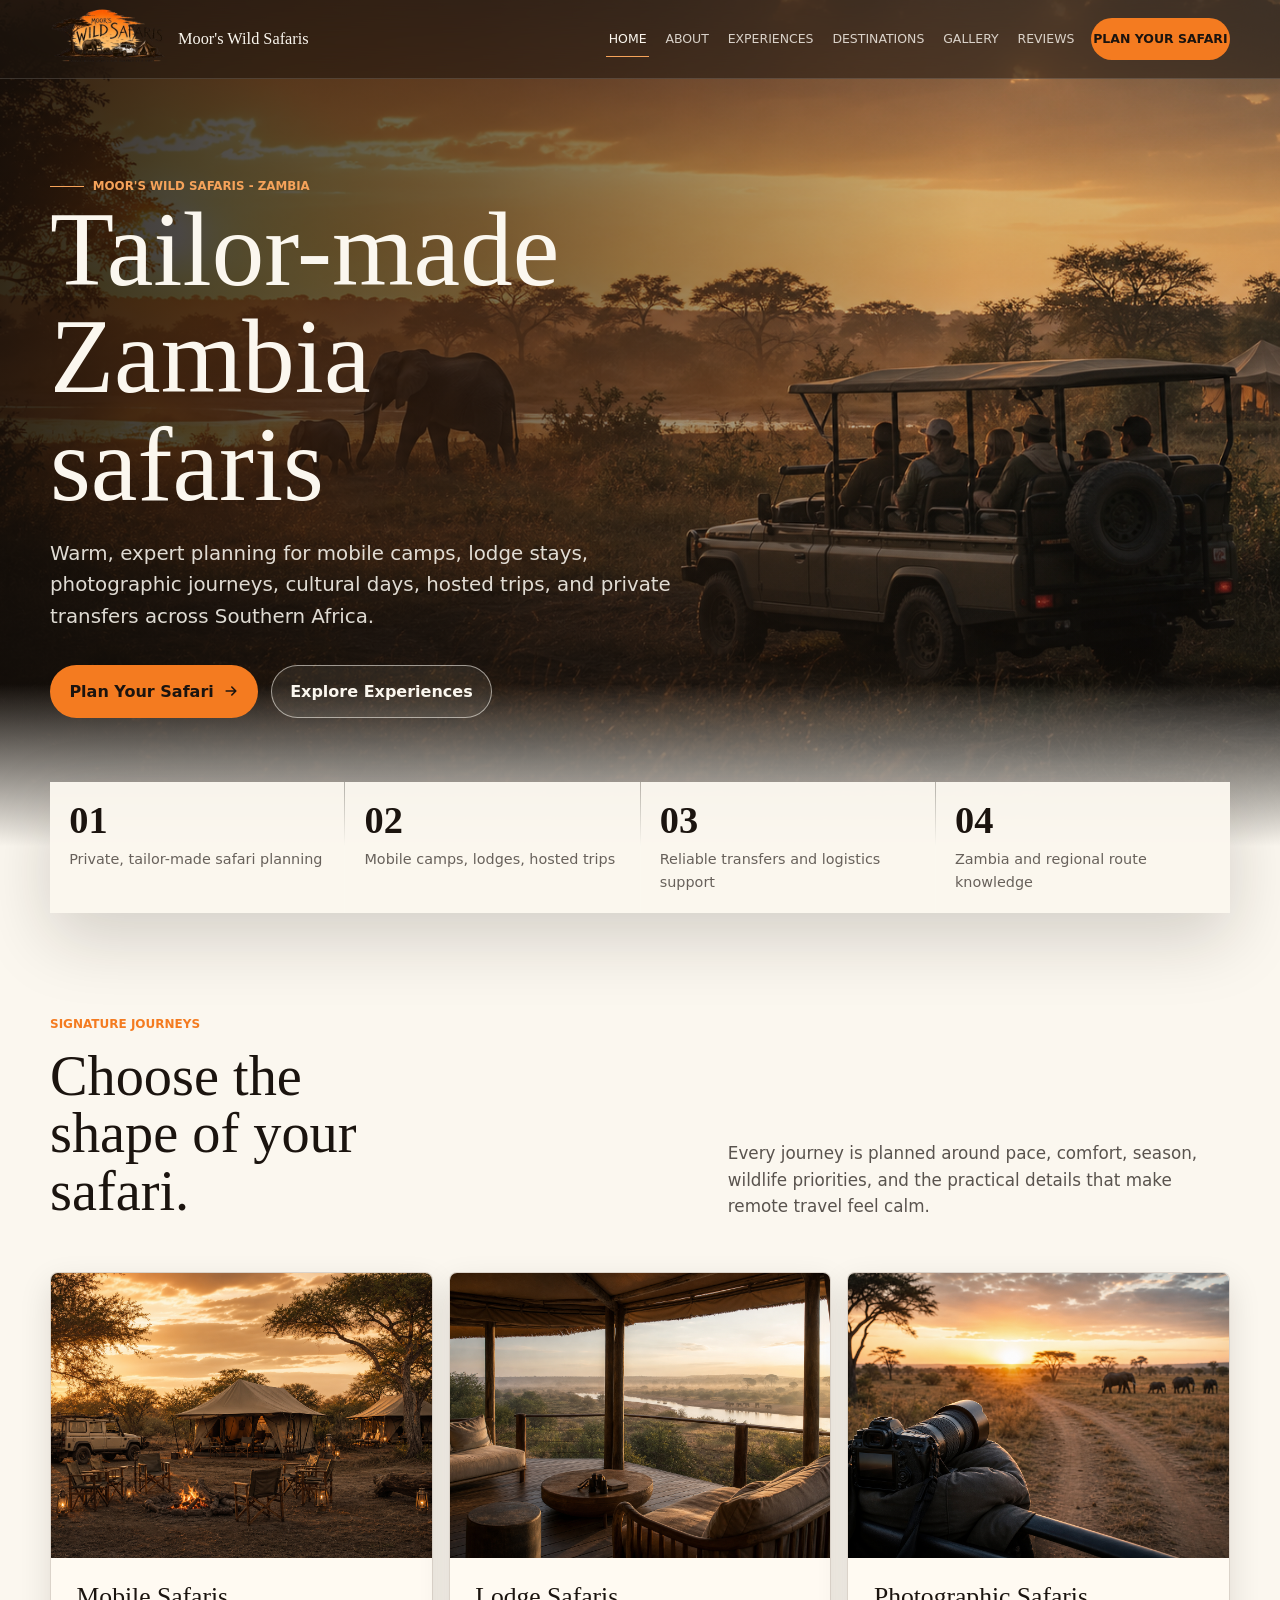
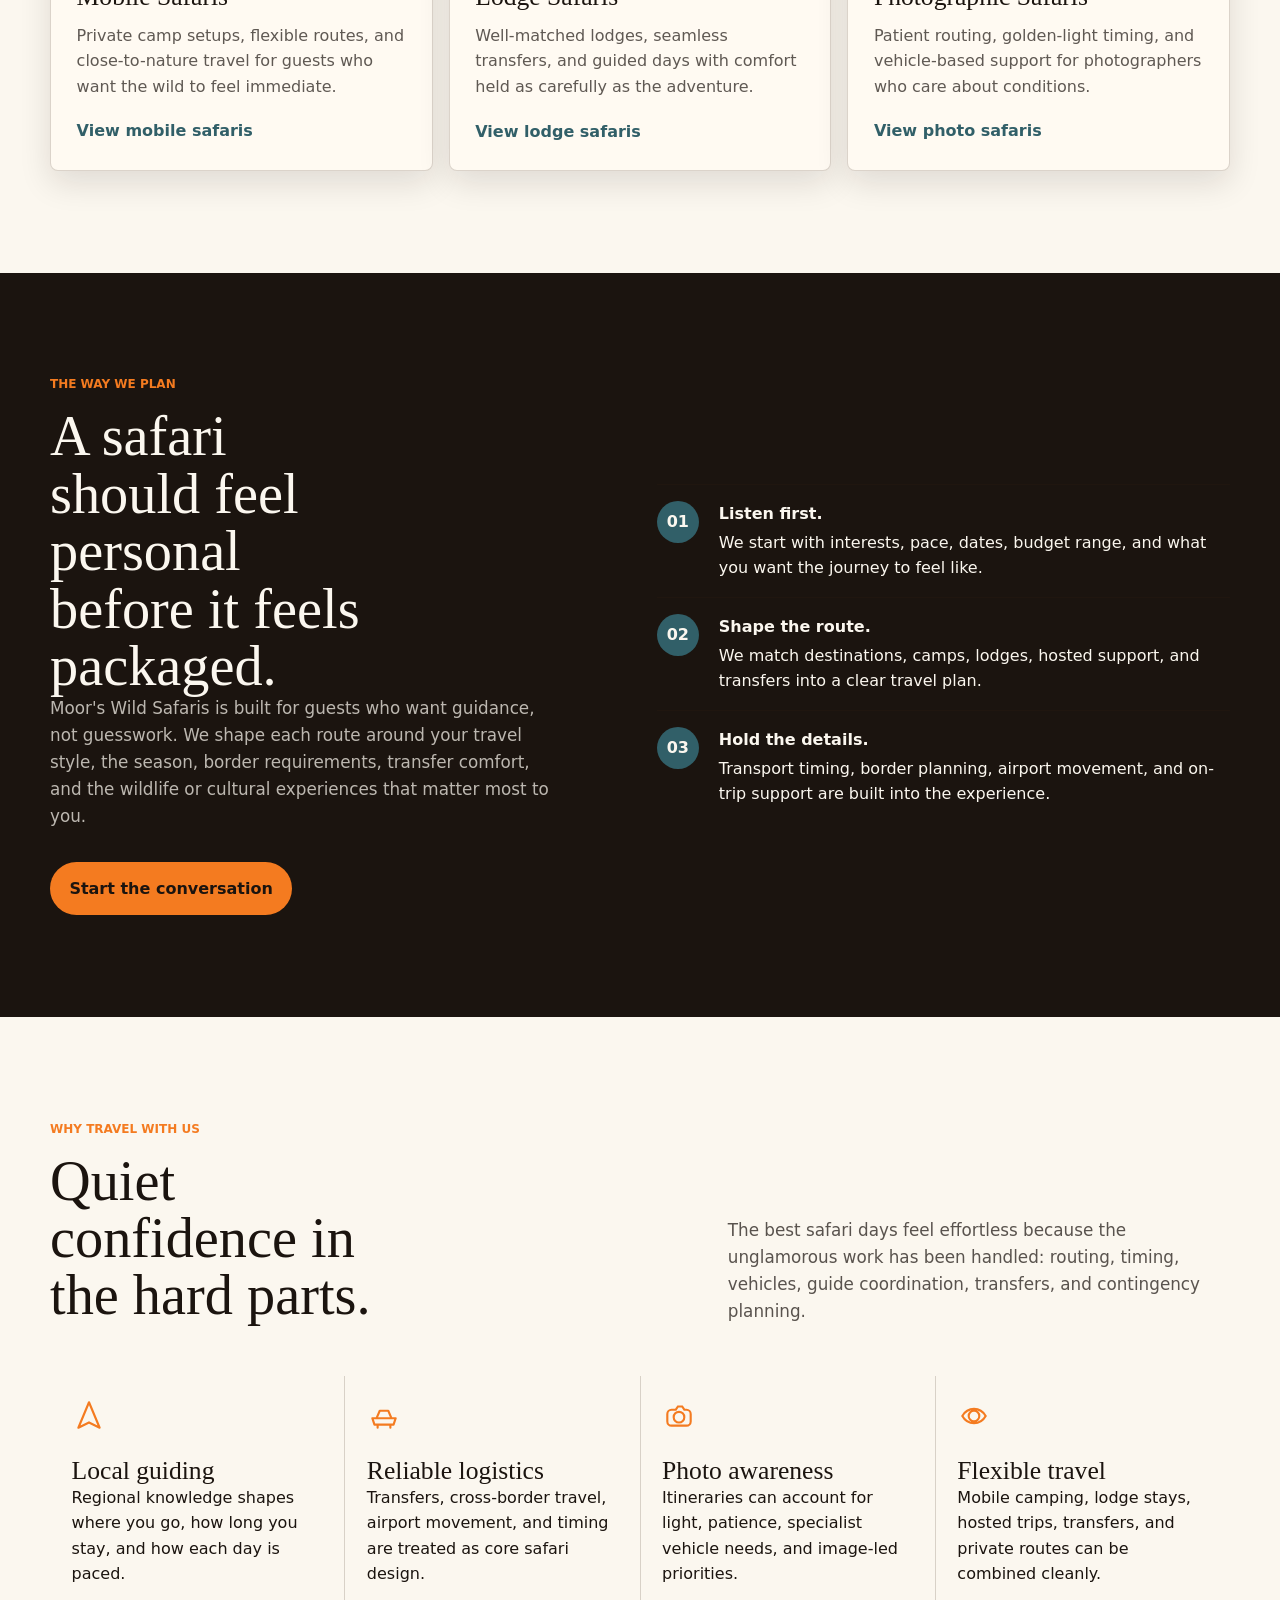
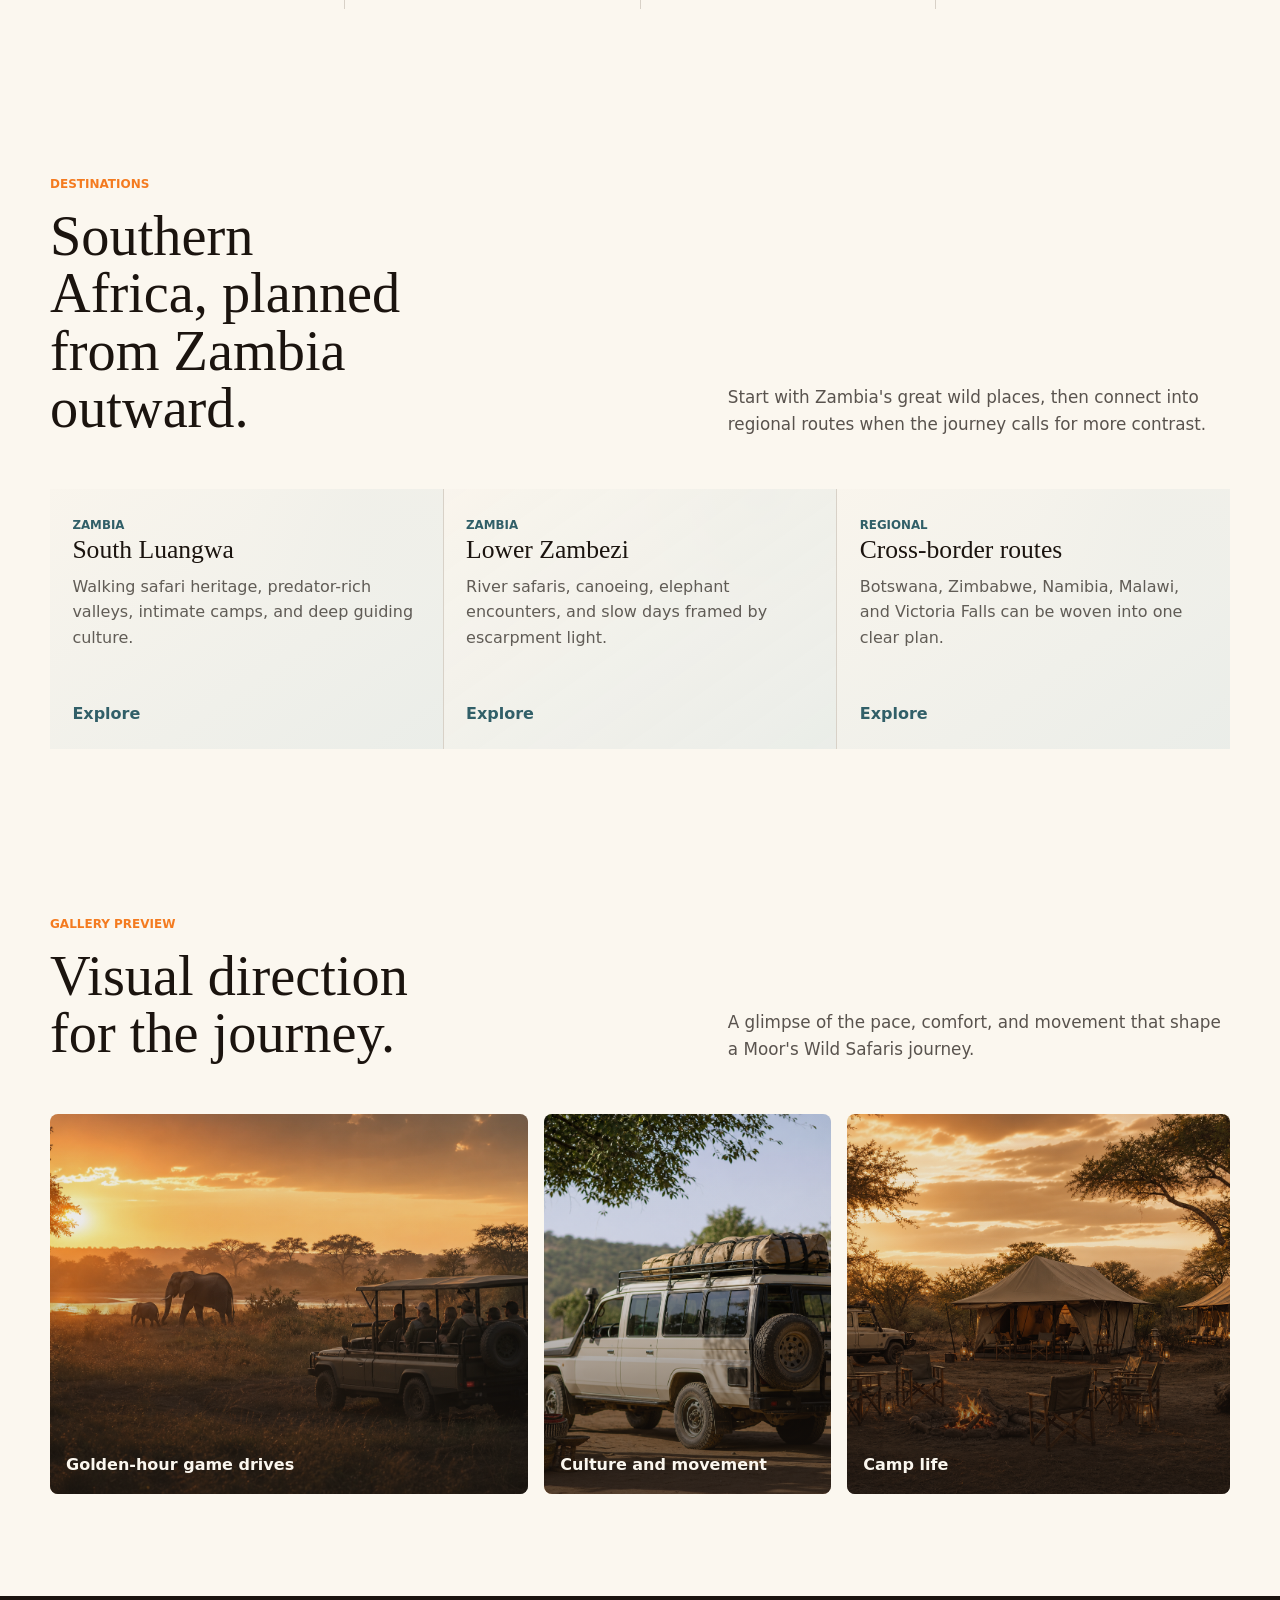
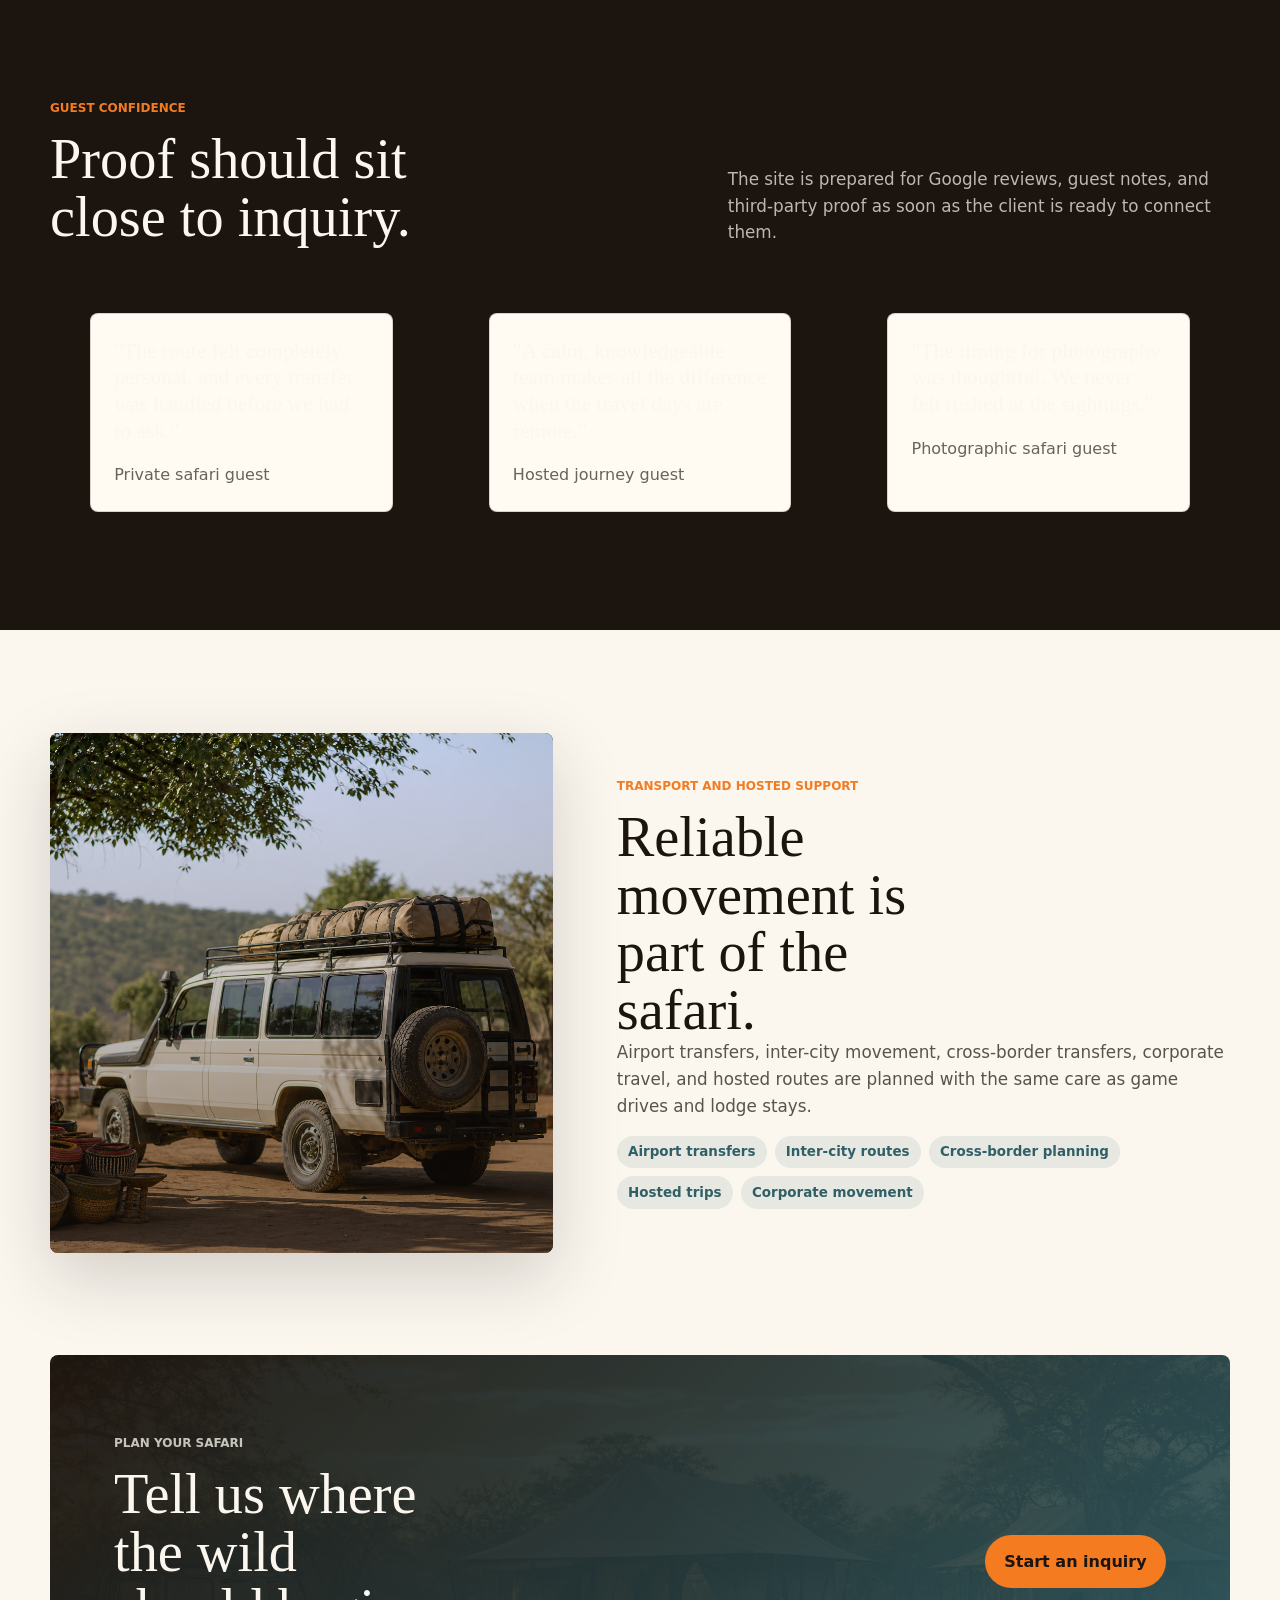
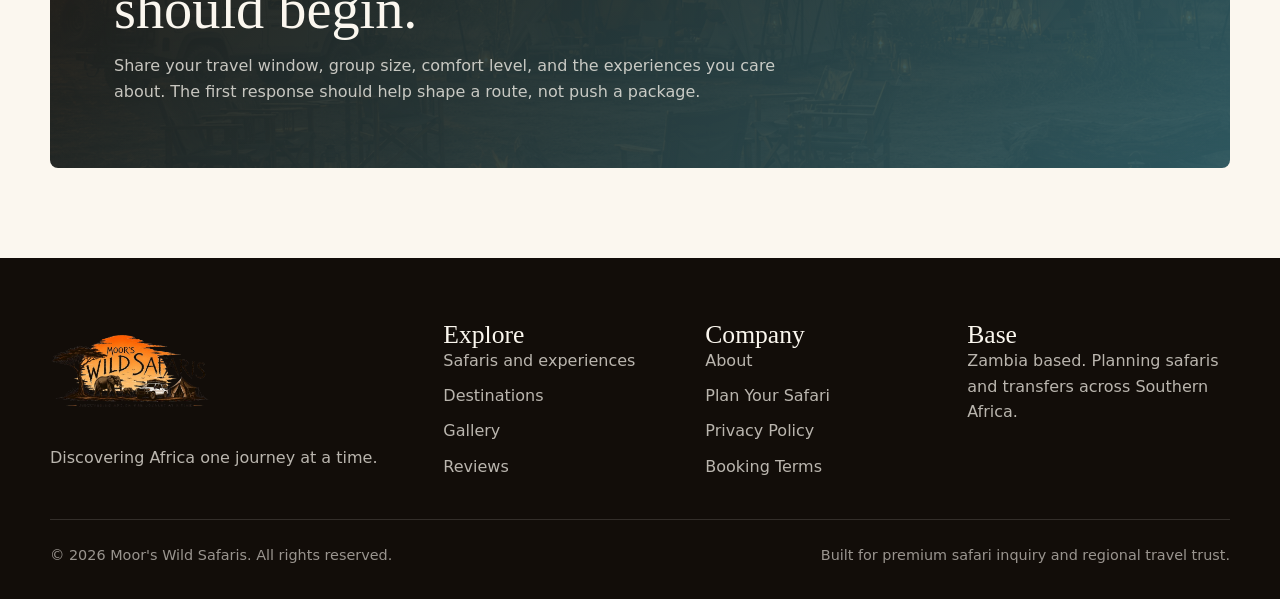
==== index.html @ bd100efa "Initial Moor's Wild Safaris website" ====
<!doctype html>
<html lang="en">
  <head>
    <meta charset="utf-8">
    <meta name="viewport" content="width=device-width, initial-scale=1">
    <title>Moor's Wild Safaris | Tailor-Made Zambia Safaris</title>
    <meta name="description" content="Zambia-based safari planning for mobile safaris, lodge safaris, photographic journeys, cultural tours, hosted trips, and private transfers across Southern Africa.">
    <link rel="canonical" href="https://moorswildsafaris.com/">
    <meta property="og:title" content="Moor's Wild Safaris">
    <meta property="og:description" content="Warm, expert safari planning across Zambia and Southern Africa.">
    <meta property="og:type" content="website">
    <meta property="og:image" content="https://moorswildsafaris.com/assets/images/zambia-safari-golden-hour-hero.png">
    <link rel="icon" href="assets/logos/moors-wild-safaris-logo-transparent.png">
    <link rel="stylesheet" href="assets/css/styles.css">
    <script type="application/ld+json">
      {
        "@context": "https://schema.org",
        "@type": "TravelAgency",
        "name": "Moor's Wild Safaris",
        "description": "Zambia-based safari company offering tailor-made safaris, lodge stays, mobile camping safaris, photographic itineraries, cultural tours, hosted trips, and private transfers.",
        "areaServed": ["Zambia", "Southern Africa"],
        "url": "https://moorswildsafaris.com/",
        "logo": "https://moorswildsafaris.com/assets/logos/moors-wild-safaris-logo-transparent.png",
        "email": "info@moorswildsafaris.com"
      }
    </script>
  </head>
  <body>
    <a class="skip-link" href="#main">Skip to content</a>
    <header class="site-header">
      <div class="nav-wrap">
        <a class="brand" href="index.html" aria-label="Moor's Wild Safaris home">
          <img src="assets/logos/moors-wild-safaris-logo-transparent.png" alt="Moor's Wild Safaris logo">
          <span>Moor's Wild Safaris</span>
        </a>
        <button class="nav-toggle" type="button" aria-label="Open navigation" aria-expanded="false">
          <svg viewBox="0 0 24 24" aria-hidden="true"><path d="M4 7h16M4 12h16M4 17h16" fill="none" stroke="currentColor" stroke-width="2" stroke-linecap="round"/></svg>
        </button>
        <nav class="site-nav" aria-label="Primary navigation">
          <a href="index.html" aria-current="page">Home</a>
          <a href="about.html">About</a>
          <a href="experiences.html">Experiences</a>
          <a href="destinations.html">Destinations</a>
          <a href="gallery.html">Gallery</a>
          <a href="reviews.html">Reviews</a>
          <a class="nav-cta" href="contact.html">Plan Your Safari</a>
        </nav>
      </div>
    </header>

    <main id="main">
      <section class="hero" aria-label="Moor's Wild Safaris">
        <div class="hero-content" data-reveal>
          <span class="eyebrow">Moor's Wild Safaris - Zambia</span>
          <h1>Tailor-made Zambia safaris</h1>
          <p class="lead">Warm, expert planning for mobile camps, lodge stays, photographic journeys, cultural days, hosted trips, and private transfers across Southern Africa.</p>
          <div class="button-row">
            <a class="btn btn-primary" href="contact.html">
              Plan Your Safari
              <svg class="icon-arrow" viewBox="0 0 20 20" aria-hidden="true"><path d="M4 10h11m-4-5 5 5-5 5" fill="none" stroke="currentColor" stroke-width="2" stroke-linecap="round" stroke-linejoin="round"/></svg>
            </a>
            <a class="btn btn-secondary" href="experiences.html">Explore Experiences</a>
          </div>
        </div>
      </section>

      <section class="hero-proof" aria-label="Safari strengths" data-reveal>
        <div>
          <strong>01</strong>
          <span>Private, tailor-made safari planning</span>
        </div>
        <div>
          <strong>02</strong>
          <span>Mobile camps, lodges, hosted trips</span>
        </div>
        <div>
          <strong>03</strong>
          <span>Reliable transfers and logistics support</span>
        </div>
        <div>
          <strong>04</strong>
          <span>Zambia and regional route knowledge</span>
        </div>
      </section>

      <section class="section" data-reveal>
        <div class="section-header">
          <div>
            <p class="kicker">Signature journeys</p>
            <h2>Choose the shape of your safari.</h2>
          </div>
          <p class="intro-copy">Every journey is planned around pace, comfort, season, wildlife priorities, and the practical details that make remote travel feel calm.</p>
        </div>
        <div class="grid-3">
          <article class="card">
            <div class="card-media">
              <img src="assets/images/mobile-safari-camp-golden-hour.png" alt="Canvas mobile safari camp at golden hour">
            </div>
            <div class="card-body">
              <h3>Mobile Safaris</h3>
              <p>Private camp setups, flexible routes, and close-to-nature travel for guests who want the wild to feel immediate.</p>
              <a class="card-link" href="experiences.html#mobile-safaris">View mobile safaris</a>
            </div>
          </article>
          <article class="card">
            <div class="card-media">
              <img src="assets/images/lodge-safari-river-deck.png" alt="Safari lodge deck overlooking a river plain">
            </div>
            <div class="card-body">
              <h3>Lodge Safaris</h3>
              <p>Well-matched lodges, seamless transfers, and guided days with comfort held as carefully as the adventure.</p>
              <a class="card-link" href="experiences.html#lodge-safaris">View lodge safaris</a>
            </div>
          </article>
          <article class="card">
            <div class="card-media">
              <img src="assets/images/photographic-safari-vehicle-camera.png" alt="Camera set up in a safari vehicle at sunrise">
            </div>
            <div class="card-body">
              <h3>Photographic Safaris</h3>
              <p>Patient routing, golden-light timing, and vehicle-based support for photographers who care about conditions.</p>
              <a class="card-link" href="experiences.html#photographic-safaris">View photo safaris</a>
            </div>
          </article>
        </div>
      </section>

      <section class="band">
        <div class="section split" data-reveal>
          <div>
            <p class="kicker">The way we plan</p>
            <h2>A safari should feel personal before it feels packaged.</h2>
            <p class="intro-copy">Moor's Wild Safaris is built for guests who want guidance, not guesswork. We shape each route around your travel style, the season, border requirements, transfer comfort, and the wildlife or cultural experiences that matter most to you.</p>
            <div class="button-row">
              <a class="btn btn-primary" href="contact.html">Start the conversation</a>
            </div>
          </div>
          <ol class="number-list">
            <li>
              <div>
                <strong>Listen first.</strong>
                <p>We start with interests, pace, dates, budget range, and what you want the journey to feel like.</p>
              </div>
            </li>
            <li>
              <div>
                <strong>Shape the route.</strong>
                <p>We match destinations, camps, lodges, hosted support, and transfers into a clear travel plan.</p>
              </div>
            </li>
            <li>
              <div>
                <strong>Hold the details.</strong>
                <p>Transport timing, border planning, airport movement, and on-trip support are built into the experience.</p>
              </div>
            </li>
          </ol>
        </div>
      </section>

      <section class="section" data-reveal>
        <div class="section-header">
          <div>
            <p class="kicker">Why travel with us</p>
            <h2>Quiet confidence in the hard parts.</h2>
          </div>
          <p class="intro-copy">The best safari days feel effortless because the unglamorous work has been handled: routing, timing, vehicles, guide coordination, transfers, and contingency planning.</p>
        </div>
        <div class="feature-list">
          <article>
            <svg viewBox="0 0 32 32" aria-hidden="true"><path d="M16 4 26 28l-10-5-10 5L16 4Z" fill="none" stroke="currentColor" stroke-width="2" stroke-linejoin="round"/></svg>
            <h3>Local guiding</h3>
            <p>Regional knowledge shapes where you go, how long you stay, and how each day is paced.</p>
          </article>
          <article>
            <svg viewBox="0 0 32 32" aria-hidden="true"><path d="M5 19h22l-2 6H7l-2-6Zm4 0 3-7h8l3 7M10 25v3m12-3v3" fill="none" stroke="currentColor" stroke-width="2" stroke-linecap="round" stroke-linejoin="round"/></svg>
            <h3>Reliable logistics</h3>
            <p>Transfers, cross-border travel, airport movement, and timing are treated as core safari design.</p>
          </article>
          <article>
            <svg viewBox="0 0 32 32" aria-hidden="true"><path d="M9 11h4l2-3h4l2 3h2a4 4 0 0 1 4 4v7a4 4 0 0 1-4 4H9a4 4 0 0 1-4-4v-7a4 4 0 0 1 4-4Zm7 12a5 5 0 1 0 0-10 5 5 0 0 0 0 10Z" fill="none" stroke="currentColor" stroke-width="2"/></svg>
            <h3>Photo awareness</h3>
            <p>Itineraries can account for light, patience, specialist vehicle needs, and image-led priorities.</p>
          </article>
          <article>
            <svg viewBox="0 0 32 32" aria-hidden="true"><path d="M5 17c5-9 17-9 22 0-5 9-17 9-22 0Zm11 5a5 5 0 1 0 0-10 5 5 0 0 0 0 10Z" fill="none" stroke="currentColor" stroke-width="2"/></svg>
            <h3>Flexible travel</h3>
            <p>Mobile camping, lodge stays, hosted trips, transfers, and private routes can be combined cleanly.</p>
          </article>
        </div>
      </section>

      <section class="section section-tight" data-reveal>
        <div class="section-header">
          <div>
            <p class="kicker">Destinations</p>
            <h2>Southern Africa, planned from Zambia outward.</h2>
          </div>
          <p class="intro-copy">Start with Zambia's great wild places, then connect into regional routes when the journey calls for more contrast.</p>
        </div>
        <div class="destinations">
          <article class="destination">
            <div>
              <span>Zambia</span>
              <h3>South Luangwa</h3>
              <p>Walking safari heritage, predator-rich valleys, intimate camps, and deep guiding culture.</p>
            </div>
            <a class="card-link" href="destinations.html#south-luangwa">Explore</a>
          </article>
          <article class="destination">
            <div>
              <span>Zambia</span>
              <h3>Lower Zambezi</h3>
              <p>River safaris, canoeing, elephant encounters, and slow days framed by escarpment light.</p>
            </div>
            <a class="card-link" href="destinations.html#lower-zambezi">Explore</a>
          </article>
          <article class="destination">
            <div>
              <span>Regional</span>
              <h3>Cross-border routes</h3>
              <p>Botswana, Zimbabwe, Namibia, Malawi, and Victoria Falls can be woven into one clear plan.</p>
            </div>
            <a class="card-link" href="destinations.html#regional-routes">Explore</a>
          </article>
        </div>
      </section>

      <section class="section" data-reveal>
        <div class="section-header">
          <div>
            <p class="kicker">Gallery preview</p>
            <h2>Visual direction for the journey.</h2>
          </div>
          <p class="intro-copy">A glimpse of the pace, comfort, and movement that shape a Moor's Wild Safaris journey.</p>
        </div>
        <div class="gallery-strip">
          <a href="gallery.html" aria-label="Open gallery">
            <img src="assets/images/zambia-safari-golden-hour-hero.png" alt="Safari vehicle and elephants at golden hour">
            <span>Golden-hour game drives</span>
          </a>
          <a href="gallery.html" aria-label="Open gallery">
            <img src="assets/images/safari-transfer-cultural-travel.png" alt="Safari vehicle beside cultural travel details">
            <span>Culture and movement</span>
          </a>
          <a href="gallery.html" aria-label="Open gallery">
            <img src="assets/images/mobile-safari-camp-golden-hour.png" alt="Mobile safari camp in warm light">
            <span>Camp life</span>
          </a>
        </div>
      </section>

      <section class="band">
        <div class="section" data-reveal>
          <div class="section-header">
            <div>
              <p class="kicker">Guest confidence</p>
              <h2>Proof should sit close to inquiry.</h2>
            </div>
            <p class="intro-copy">The site is prepared for Google reviews, guest notes, and third-party proof as soon as the client is ready to connect them.</p>
          </div>
          <div class="quote-grid">
            <blockquote class="quote">
              <p>"The route felt completely personal, and every transfer was handled before we had to ask."</p>
              <footer>Private safari guest</footer>
            </blockquote>
            <blockquote class="quote">
              <p>"A calm, knowledgeable team makes all the difference when the travel days are remote."</p>
              <footer>Hosted journey guest</footer>
            </blockquote>
            <blockquote class="quote">
              <p>"The timing for photography was thoughtful. We never felt rushed at the sightings."</p>
              <footer>Photographic safari guest</footer>
            </blockquote>
          </div>
        </div>
      </section>

      <section class="section split" data-reveal>
        <div class="image-panel">
          <img src="assets/images/safari-transfer-cultural-travel.png" alt="Reliable safari transfer vehicle prepared for travel">
        </div>
        <div>
          <p class="kicker">Transport and hosted support</p>
          <h2>Reliable movement is part of the safari.</h2>
          <p class="intro-copy">Airport transfers, inter-city movement, cross-border transfers, corporate travel, and hosted routes are planned with the same care as game drives and lodge stays.</p>
          <div class="tag-list">
            <span class="tag">Airport transfers</span>
            <span class="tag">Inter-city routes</span>
            <span class="tag">Cross-border planning</span>
            <span class="tag">Hosted trips</span>
            <span class="tag">Corporate movement</span>
          </div>
        </div>
      </section>

      <section class="cta-band" data-reveal>
        <div>
          <p class="kicker">Plan your safari</p>
          <h2>Tell us where the wild should begin.</h2>
          <p>Share your travel window, group size, comfort level, and the experiences you care about. The first response should help shape a route, not push a package.</p>
        </div>
        <a class="btn btn-primary" href="contact.html">Start an inquiry</a>
      </section>
    </main>

    <footer class="site-footer">
      <div class="footer-grid">
        <div>
          <img class="footer-logo" src="assets/logos/moors-wild-safaris-logo-transparent.png" alt="Moor's Wild Safaris logo">
          <p>Discovering Africa one journey at a time.</p>
        </div>
        <div>
          <h3>Explore</h3>
          <div class="footer-links">
            <a href="experiences.html">Safaris and experiences</a>
            <a href="destinations.html">Destinations</a>
            <a href="gallery.html">Gallery</a>
            <a href="reviews.html">Reviews</a>
          </div>
        </div>
        <div>
          <h3>Company</h3>
          <div class="footer-links">
            <a href="about.html">About</a>
            <a href="contact.html">Plan Your Safari</a>
            <a href="privacy.html">Privacy Policy</a>
            <a href="terms.html">Booking Terms</a>
          </div>
        </div>
        <div>
          <h3>Base</h3>
          <p>Zambia based. Planning safaris and transfers across Southern Africa.</p>
        </div>
      </div>
      <div class="footer-bottom">
        <span>&copy; 2026 Moor's Wild Safaris. All rights reserved.</span>
        <span>Built for premium safari inquiry and regional travel trust.</span>
      </div>
    </footer>
    <script src="assets/js/site.js" defer></script>
  </body>
</html>
---- assets/css/styles.css ----
:root {
  --canvas: #fbf7ef;
  --canvas-2: #f3e5d1;
  --sand: #e7c899;
  --sun: #f47b20;
  --sun-soft: #f6a35a;
  --ink: #1b140f;
  --sepia: #3a2415;
  --earth: #744323;
  --olive: #626f47;
  --river: #315f68;
  --mist: #edf1ed;
  --line: rgba(58, 36, 21, 0.18);
  --shadow: 0 24px 70px rgba(27, 20, 15, 0.18);
  --shadow-soft: 0 12px 32px rgba(27, 20, 15, 0.12);
  --radius: 8px;
  --max: 1180px;
  --font-serif: Georgia, "Times New Roman", serif;
  --font-sans: Inter, ui-sans-serif, system-ui, -apple-system, BlinkMacSystemFont, "Segoe UI", sans-serif;
}

* {
  box-sizing: border-box;
}

html {
  scroll-behavior: smooth;
}

body {
  margin: 0;
  background: var(--canvas);
  color: var(--ink);
  font-family: var(--font-sans);
  line-height: 1.6;
  text-rendering: optimizeLegibility;
}

body.nav-open {
  overflow: hidden;
}

img {
  display: block;
  max-width: 100%;
}

a {
  color: inherit;
}

button,
input,
textarea,
select {
  font: inherit;
}

:focus-visible {
  outline: 3px solid var(--river);
  outline-offset: 4px;
}

.skip-link {
  position: fixed;
  left: 1rem;
  top: 1rem;
  z-index: 1000;
  transform: translateY(-140%);
  background: var(--ink);
  color: var(--canvas);
  padding: 0.75rem 1rem;
  border-radius: var(--radius);
}

.skip-link:focus {
  transform: translateY(0);
}

.site-header {
  position: fixed;
  inset: 0 0 auto;
  z-index: 100;
  border-bottom: 1px solid rgba(255, 255, 255, 0.14);
  background: rgba(27, 20, 15, 0.52);
  color: var(--canvas);
  backdrop-filter: blur(18px);
}

.site-header.is-solid,
.interior .site-header {
  background: rgba(27, 20, 15, 0.92);
  border-color: rgba(255, 255, 255, 0.08);
}

.nav-wrap {
  width: min(100% - 2rem, var(--max));
  min-height: 78px;
  margin: 0 auto;
  display: flex;
  align-items: center;
  justify-content: space-between;
  gap: 1rem;
}

.brand {
  display: inline-flex;
  align-items: center;
  gap: 0.75rem;
  text-decoration: none;
  min-width: 0;
}

.brand img {
  width: 116px;
  height: auto;
}

.brand span {
  font-family: var(--font-serif);
  font-size: 1.02rem;
  line-height: 1.05;
  max-width: 9rem;
}

.nav-toggle {
  display: none;
  width: 44px;
  height: 44px;
  border: 1px solid rgba(255, 255, 255, 0.28);
  border-radius: 50%;
  background: transparent;
  color: var(--canvas);
  align-items: center;
  justify-content: center;
  cursor: pointer;
}

.nav-toggle svg {
  width: 22px;
  height: 22px;
}

.site-nav {
  display: flex;
  align-items: center;
  gap: clamp(0.45rem, 1.1vw, 1.1rem);
}

.site-nav a {
  text-decoration: none;
  font-size: 0.78rem;
  text-transform: uppercase;
  letter-spacing: 0;
  color: rgba(251, 247, 239, 0.82);
  padding: 0.5rem 0.15rem;
  border-bottom: 1px solid transparent;
}

.site-nav a:hover,
.site-nav a[aria-current="page"] {
  color: var(--canvas);
  border-color: var(--sun-soft);
}

.nav-cta {
  display: inline-flex;
  align-items: center;
  justify-content: center;
  min-height: 42px;
  padding: 0.65rem 1rem;
  border-radius: 999px;
  background: var(--sun);
  color: var(--ink) !important;
  font-weight: 800;
  border: 0 !important;
}

.hero {
  min-height: 94vh;
  display: grid;
  align-items: end;
  position: relative;
  color: var(--canvas);
  overflow: hidden;
  background:
    linear-gradient(90deg, rgba(17, 12, 8, 0.86) 0%, rgba(17, 12, 8, 0.58) 38%, rgba(17, 12, 8, 0.16) 76%),
    linear-gradient(0deg, rgba(17, 12, 8, 0.84) 0%, rgba(17, 12, 8, 0) 40%),
    url("../images/zambia-safari-golden-hour-hero.png") center / cover no-repeat;
}

.hero::after {
  content: "";
  position: absolute;
  inset: auto 0 0;
  height: 18vh;
  background: linear-gradient(0deg, var(--canvas), rgba(251, 247, 239, 0));
  pointer-events: none;
}

.hero-content {
  position: relative;
  z-index: 1;
  width: min(100% - 2rem, var(--max));
  margin: 0 auto;
  padding: 8.5rem 0 8rem;
}

.eyebrow {
  display: inline-flex;
  align-items: center;
  gap: 0.55rem;
  color: var(--sun-soft);
  text-transform: uppercase;
  font-size: 0.74rem;
  font-weight: 800;
  letter-spacing: 0;
}

.eyebrow::before {
  content: "";
  width: 34px;
  height: 1px;
  background: currentColor;
}

h1,
h2,
h3 {
  margin: 0;
  line-height: 1.02;
}

h1,
.display {
  font-family: var(--font-serif);
  font-size: clamp(3.5rem, 8.2vw, 8.7rem);
  max-width: 11ch;
  font-weight: 500;
}

h2 {
  font-family: var(--font-serif);
  font-size: clamp(2.25rem, 4.4vw, 5.1rem);
  font-weight: 500;
  max-width: 12ch;
}

h3 {
  font-family: var(--font-serif);
  font-size: clamp(1.35rem, 2vw, 2.1rem);
  font-weight: 500;
}

p {
  margin: 0;
}

.lead {
  max-width: 42rem;
  font-size: clamp(1.05rem, 1.55vw, 1.32rem);
  color: rgba(251, 247, 239, 0.88);
  margin-top: 1.25rem;
}

.intro-copy {
  max-width: 42rem;
  color: rgba(27, 20, 15, 0.72);
  font-size: 1.05rem;
}

.button-row {
  display: flex;
  flex-wrap: wrap;
  gap: 0.8rem;
  margin-top: 2rem;
}

.btn {
  display: inline-flex;
  align-items: center;
  justify-content: center;
  gap: 0.55rem;
  min-height: 48px;
  padding: 0.8rem 1.15rem;
  border-radius: 999px;
  border: 1px solid var(--line);
  text-decoration: none;
  font-weight: 800;
  transition: transform 180ms ease, background 180ms ease, color 180ms ease, border-color 180ms ease;
  cursor: pointer;
}

.btn:hover {
  transform: translateY(-2px);
}

.btn-primary {
  background: var(--sun);
  color: var(--ink);
  border-color: transparent;
}

.btn-secondary {
  color: var(--canvas);
  border-color: rgba(251, 247, 239, 0.55);
  background: rgba(251, 247, 239, 0.08);
}

.btn-dark {
  background: var(--ink);
  color: var(--canvas);
  border-color: var(--ink);
}

.btn-ghost {
  background: transparent;
  color: var(--ink);
}

.icon-arrow {
  width: 1rem;
  height: 1rem;
  flex: 0 0 auto;
}

.hero-proof {
  display: grid;
  grid-template-columns: repeat(4, minmax(0, 1fr));
  gap: 1px;
  width: min(100% - 2rem, var(--max));
  margin: -4rem auto 0;
  position: relative;
  z-index: 5;
  background: rgba(251, 247, 239, 0.2);
  box-shadow: var(--shadow);
}

.hero-proof div {
  min-height: 112px;
  padding: 1.2rem;
  background: rgba(251, 247, 239, 0.96);
}

.hero-proof strong {
  display: block;
  font-family: var(--font-serif);
  font-size: clamp(1.8rem, 3vw, 3rem);
  line-height: 1;
}

.hero-proof span {
  display: block;
  margin-top: 0.5rem;
  color: rgba(27, 20, 15, 0.66);
  font-size: 0.9rem;
}

.section {
  width: min(100% - 2rem, var(--max));
  margin: 0 auto;
  padding: clamp(4.5rem, 8vw, 8rem) 0;
}

.section-tight {
  padding: clamp(3rem, 5vw, 5rem) 0;
}

.section-header {
  display: grid;
  grid-template-columns: minmax(0, 0.88fr) minmax(18rem, 0.72fr);
  gap: clamp(2rem, 5vw, 5rem);
  align-items: end;
  margin-bottom: clamp(2rem, 4vw, 3.5rem);
}

.section-header h2 {
  max-width: 13ch;
}

.section-header .intro-copy {
  align-self: end;
}

.kicker {
  color: var(--sun);
  text-transform: uppercase;
  font-weight: 900;
  font-size: 0.75rem;
  margin-bottom: 0.85rem;
}

.grid-3 {
  display: grid;
  grid-template-columns: repeat(3, minmax(0, 1fr));
  gap: 1rem;
}

.grid-2 {
  display: grid;
  grid-template-columns: repeat(2, minmax(0, 1fr));
  gap: 1rem;
}

.card {
  background: #fffaf2;
  border: 1px solid var(--line);
  border-radius: var(--radius);
  overflow: hidden;
  box-shadow: var(--shadow-soft);
}

.card-media {
  aspect-ratio: 4 / 3;
  overflow: hidden;
  background: var(--canvas-2);
}

.card-media img {
  width: 100%;
  height: 100%;
  object-fit: cover;
  transition: transform 500ms ease;
}

.card:hover .card-media img {
  transform: scale(1.045);
}

.card-body {
  padding: clamp(1.15rem, 2vw, 1.6rem);
}

.card-body p {
  margin-top: 0.8rem;
  color: rgba(27, 20, 15, 0.7);
}

.card-link {
  display: inline-flex;
  align-items: center;
  gap: 0.45rem;
  margin-top: 1.2rem;
  color: var(--river);
  font-weight: 900;
  text-decoration: none;
}

.split {
  display: grid;
  grid-template-columns: minmax(0, 0.82fr) minmax(0, 1fr);
  gap: clamp(2rem, 5vw, 5rem);
  align-items: center;
}

.image-panel {
  position: relative;
  min-height: 520px;
  border-radius: var(--radius);
  overflow: hidden;
  box-shadow: var(--shadow);
  background: var(--sepia);
}

.image-panel img {
  width: 100%;
  height: 100%;
  min-height: inherit;
  object-fit: cover;
}

.image-panel::after {
  content: "";
  position: absolute;
  inset: 0;
  background: linear-gradient(0deg, rgba(27, 20, 15, 0.5), rgba(27, 20, 15, 0));
}

.number-list {
  display: grid;
  gap: 1rem;
  counter-reset: steps;
}

.number-list li {
  list-style: none;
  counter-increment: steps;
  display: grid;
  grid-template-columns: 46px 1fr;
  gap: 1rem;
  align-items: start;
  border-top: 1px solid var(--line);
  padding-top: 1rem;
}

.number-list li::before {
  content: counter(steps, decimal-leading-zero);
  display: inline-grid;
  place-items: center;
  width: 42px;
  height: 42px;
  border-radius: 50%;
  background: var(--river);
  color: var(--canvas);
  font-weight: 900;
}

.number-list strong {
  display: block;
  margin-bottom: 0.2rem;
}

.band {
  background: var(--ink);
  color: var(--canvas);
}

.band .intro-copy,
.band .card-body p,
.band .muted {
  color: rgba(251, 247, 239, 0.72);
}

.band .card {
  background: rgba(251, 247, 239, 0.06);
  border-color: rgba(251, 247, 239, 0.15);
  color: var(--canvas);
  box-shadow: none;
}

.feature-list {
  display: grid;
  grid-template-columns: repeat(4, minmax(0, 1fr));
  gap: 1px;
  background: var(--line);
}

.feature-list article {
  min-height: 220px;
  padding: 1.35rem;
  background: var(--canvas);
}

.feature-list svg {
  width: 34px;
  height: 34px;
  color: var(--sun);
  margin-bottom: 1.2rem;
}

.destinations {
  display: grid;
  grid-template-columns: 1fr 1fr 1fr;
  gap: 1px;
  background: var(--line);
}

.destination {
  min-height: 260px;
  padding: 1.4rem;
  background:
    linear-gradient(145deg, rgba(251, 247, 239, 0.94), rgba(237, 241, 237, 0.88)),
    radial-gradient(circle at 80% 0%, rgba(49, 95, 104, 0.18), transparent 30%);
  display: flex;
  flex-direction: column;
  justify-content: space-between;
}

.destination span {
  color: var(--river);
  font-weight: 900;
  text-transform: uppercase;
  font-size: 0.74rem;
}

.destination p {
  color: rgba(27, 20, 15, 0.68);
  margin-top: 0.7rem;
}

.gallery-strip {
  display: grid;
  grid-template-columns: 1.25fr 0.75fr 1fr;
  gap: 1rem;
  align-items: stretch;
}

.gallery-strip a,
.gallery-card {
  position: relative;
  display: block;
  min-height: 380px;
  border-radius: var(--radius);
  overflow: hidden;
  color: var(--canvas);
  text-decoration: none;
  background: var(--sepia);
}

.gallery-strip a:nth-child(2) {
  min-height: 300px;
}

.gallery-strip img,
.gallery-card img {
  width: 100%;
  height: 100%;
  object-fit: cover;
  transition: transform 500ms ease;
}

.gallery-strip a:hover img,
.gallery-card:hover img {
  transform: scale(1.04);
}

.gallery-strip span,
.gallery-card span {
  position: absolute;
  inset: auto 1rem 1rem;
  z-index: 1;
  font-weight: 900;
}

.gallery-strip a::after,
.gallery-card::after {
  content: "";
  position: absolute;
  inset: 0;
  background: linear-gradient(0deg, rgba(27, 20, 15, 0.7), rgba(27, 20, 15, 0.08) 62%);
}

.quote-grid {
  display: grid;
  grid-template-columns: repeat(3, minmax(0, 1fr));
  gap: 1rem;
}

.quote {
  padding: 1.45rem;
  background: #fffaf2;
  border: 1px solid var(--line);
  border-radius: var(--radius);
}

.quote p {
  font-family: var(--font-serif);
  font-size: 1.35rem;
  line-height: 1.24;
}

.quote footer {
  margin-top: 1.1rem;
  color: rgba(27, 20, 15, 0.66);
}

.cta-band {
  width: min(100% - 2rem, var(--max));
  margin: 0 auto clamp(4rem, 7vw, 7rem);
  padding: clamp(2rem, 5vw, 4rem);
  background:
    linear-gradient(135deg, rgba(27, 20, 15, 0.96), rgba(49, 95, 104, 0.9)),
    url("../images/mobile-safari-camp-golden-hour.png") center / cover;
  color: var(--canvas);
  border-radius: var(--radius);
  display: grid;
  grid-template-columns: 1fr auto;
  gap: 2rem;
  align-items: center;
}

.cta-band p {
  color: rgba(251, 247, 239, 0.76);
  margin-top: 0.9rem;
  max-width: 42rem;
}

.page-hero {
  padding: 10rem 0 5rem;
  background:
    linear-gradient(90deg, rgba(27, 20, 15, 0.9), rgba(27, 20, 15, 0.58)),
    url("../images/zambia-safari-golden-hour-hero.png") center / cover;
  color: var(--canvas);
}

.page-hero-inner {
  width: min(100% - 2rem, var(--max));
  margin: 0 auto;
}

.page-hero h1 {
  max-width: 12ch;
}

.breadcrumbs {
  display: flex;
  gap: 0.45rem;
  align-items: center;
  color: rgba(251, 247, 239, 0.7);
  font-size: 0.9rem;
  margin-bottom: 1rem;
}

.breadcrumbs a {
  text-decoration: none;
  color: var(--sun-soft);
}

.story-grid {
  display: grid;
  grid-template-columns: minmax(0, 1fr) minmax(18rem, 0.62fr);
  gap: clamp(2rem, 5vw, 5rem);
}

.story-grid p + p {
  margin-top: 1rem;
}

.side-panel {
  border: 1px solid var(--line);
  border-radius: var(--radius);
  padding: 1.4rem;
  background: #fffaf2;
}

.side-panel dl {
  margin: 0;
  display: grid;
  gap: 1rem;
}

.side-panel dt {
  color: var(--sun);
  font-weight: 900;
  text-transform: uppercase;
  font-size: 0.74rem;
}

.side-panel dd {
  margin: 0.2rem 0 0;
}

.service-detail {
  display: grid;
  grid-template-columns: minmax(0, 0.72fr) minmax(0, 1fr);
  gap: clamp(1.4rem, 3vw, 3rem);
  align-items: center;
  padding: 1.2rem;
  border: 1px solid var(--line);
  border-radius: var(--radius);
  background: #fffaf2;
}

.service-detail + .service-detail {
  margin-top: 1rem;
}

.service-detail img {
  width: 100%;
  aspect-ratio: 4 / 3;
  object-fit: cover;
  border-radius: calc(var(--radius) - 2px);
}

.tag-list {
  display: flex;
  flex-wrap: wrap;
  gap: 0.5rem;
  margin-top: 1rem;
}

.tag {
  display: inline-flex;
  align-items: center;
  min-height: 32px;
  padding: 0.35rem 0.7rem;
  border-radius: 999px;
  background: rgba(49, 95, 104, 0.1);
  color: var(--river);
  font-size: 0.84rem;
  font-weight: 800;
}

.table-wrap {
  overflow-x: auto;
  border: 1px solid var(--line);
  border-radius: var(--radius);
  background: #fffaf2;
}

table {
  width: 100%;
  border-collapse: collapse;
  min-width: 720px;
}

th,
td {
  padding: 1rem;
  text-align: left;
  border-bottom: 1px solid var(--line);
  vertical-align: top;
}

th {
  background: rgba(49, 95, 104, 0.09);
  color: var(--river);
  font-size: 0.78rem;
  text-transform: uppercase;
}

tr:last-child td {
  border-bottom: 0;
}

.filter-bar {
  display: flex;
  flex-wrap: wrap;
  gap: 0.55rem;
  margin-bottom: 1.6rem;
}

.filter-bar button {
  min-height: 42px;
  padding: 0.6rem 0.95rem;
  border: 1px solid var(--line);
  border-radius: 999px;
  background: transparent;
  cursor: pointer;
  font-weight: 800;
}

.filter-bar button.is-active {
  background: var(--river);
  color: var(--canvas);
  border-color: var(--river);
}

.gallery-grid {
  display: grid;
  grid-template-columns: repeat(3, minmax(0, 1fr));
  gap: 1rem;
}

.gallery-card {
  min-height: 320px;
  border: 0;
  cursor: pointer;
}

.gallery-card:nth-child(3n + 1) {
  min-height: 420px;
}

.gallery-card.is-hidden {
  display: none;
}

.lightbox {
  position: fixed;
  inset: 0;
  z-index: 300;
  display: none;
  align-items: center;
  justify-content: center;
  padding: 1rem;
  background: rgba(16, 12, 9, 0.86);
}

.lightbox.is-open {
  display: flex;
}

.lightbox-inner {
  width: min(100%, 980px);
  background: var(--ink);
  color: var(--canvas);
  border-radius: var(--radius);
  overflow: hidden;
  box-shadow: var(--shadow);
}

.lightbox img {
  width: 100%;
  max-height: 72vh;
  object-fit: contain;
  background: #000;
}

.lightbox-caption {
  display: flex;
  justify-content: space-between;
  gap: 1rem;
  padding: 1rem;
}

.lightbox button {
  width: 42px;
  height: 42px;
  border-radius: 50%;
  border: 1px solid rgba(251, 247, 239, 0.4);
  color: var(--canvas);
  background: transparent;
  cursor: pointer;
}

.contact-grid {
  display: grid;
  grid-template-columns: minmax(0, 0.72fr) minmax(0, 1fr);
  gap: clamp(2rem, 4vw, 4rem);
  align-items: start;
}

.contact-form {
  display: grid;
  gap: 1rem;
  padding: clamp(1.2rem, 3vw, 2rem);
  background: #fffaf2;
  border: 1px solid var(--line);
  border-radius: var(--radius);
  box-shadow: var(--shadow-soft);
}

.field-grid {
  display: grid;
  grid-template-columns: 1fr 1fr;
  gap: 1rem;
}

label {
  display: grid;
  gap: 0.45rem;
  font-weight: 850;
}

input,
select,
textarea {
  width: 100%;
  border: 1px solid rgba(58, 36, 21, 0.28);
  border-radius: var(--radius);
  padding: 0.82rem 0.9rem;
  background: #fff;
  color: var(--ink);
}

textarea {
  min-height: 150px;
  resize: vertical;
}

.checkbox-grid {
  display: grid;
  grid-template-columns: repeat(2, minmax(0, 1fr));
  gap: 0.65rem;
}

.check {
  display: flex;
  align-items: center;
  gap: 0.55rem;
  font-weight: 700;
}

.check input {
  width: 18px;
  height: 18px;
  flex: 0 0 auto;
}

.form-message {
  min-height: 1.5rem;
  color: var(--river);
  font-weight: 800;
}

.site-footer {
  background: #120d09;
  color: var(--canvas);
  padding: 4rem 0 2rem;
}

.footer-grid {
  width: min(100% - 2rem, var(--max));
  margin: 0 auto;
  display: grid;
  grid-template-columns: 1.1fr 0.7fr 0.7fr 0.8fr;
  gap: 2rem;
}

.footer-logo {
  width: 160px;
  margin-bottom: 1rem;
}

.site-footer p,
.site-footer a {
  color: rgba(251, 247, 239, 0.72);
}

.site-footer a {
  text-decoration: none;
}

.footer-links {
  display: grid;
  gap: 0.6rem;
}

.footer-bottom {
  width: min(100% - 2rem, var(--max));
  margin: 2.5rem auto 0;
  padding-top: 1.5rem;
  border-top: 1px solid rgba(251, 247, 239, 0.14);
  display: flex;
  justify-content: space-between;
  gap: 1rem;
  color: rgba(251, 247, 239, 0.58);
  font-size: 0.9rem;
}

[data-reveal] {
  opacity: 0;
  transform: translateY(22px);
  transition: opacity 650ms ease, transform 650ms ease;
}

[data-reveal].is-visible {
  opacity: 1;
  transform: translateY(0);
}

@media (max-width: 980px) {
  .nav-toggle {
    display: inline-flex;
  }

  .site-nav {
    position: fixed;
    inset: 78px 0 auto;
    display: grid;
    gap: 0;
    background: rgba(18, 13, 9, 0.98);
    padding: 1rem;
    border-top: 1px solid rgba(251, 247, 239, 0.12);
    transform: translateY(-130%);
    transition: transform 220ms ease;
  }

  .nav-open .site-nav {
    transform: translateY(0);
  }

  .site-nav a {
    padding: 0.95rem;
    border-bottom: 1px solid rgba(251, 247, 239, 0.1);
  }

  .nav-cta {
    margin-top: 0.7rem;
    width: fit-content;
  }

  .hero-proof,
  .feature-list,
  .destinations,
  .quote-grid,
  .gallery-grid,
  .footer-grid {
    grid-template-columns: repeat(2, minmax(0, 1fr));
  }

  .section-header,
  .split,
  .story-grid,
  .service-detail,
  .contact-grid,
  .cta-band {
    grid-template-columns: 1fr;
  }

  .gallery-strip {
    grid-template-columns: 1fr 1fr;
  }
}

@media (max-width: 680px) {
  .brand img {
    width: 94px;
  }

  .brand span {
    display: none;
  }

  .hero {
    min-height: 92vh;
    background-position: 58% center;
  }

  .hero-content {
    padding-bottom: 6rem;
  }

  .lead {
    color: rgba(251, 247, 239, 0.94);
  }

  .hero-proof,
  .grid-3,
  .grid-2,
  .feature-list,
  .destinations,
  .quote-grid,
  .gallery-strip,
  .gallery-grid,
  .field-grid,
  .checkbox-grid,
  .footer-grid {
    grid-template-columns: 1fr;
  }

  .image-panel {
    min-height: 360px;
  }

  .gallery-strip a,
  .gallery-card,
  .gallery-card:nth-child(3n + 1) {
    min-height: 300px;
  }

  .footer-bottom {
    flex-direction: column;
  }
}

@media (prefers-reduced-motion: reduce) {
  *,
  *::before,
  *::after {
    animation-duration: 0.01ms !important;
    animation-iteration-count: 1 !important;
    scroll-behavior: auto !important;
    transition-duration: 0.01ms !important;
  }

  [data-reveal] {
    opacity: 1;
    transform: none;
  }
}
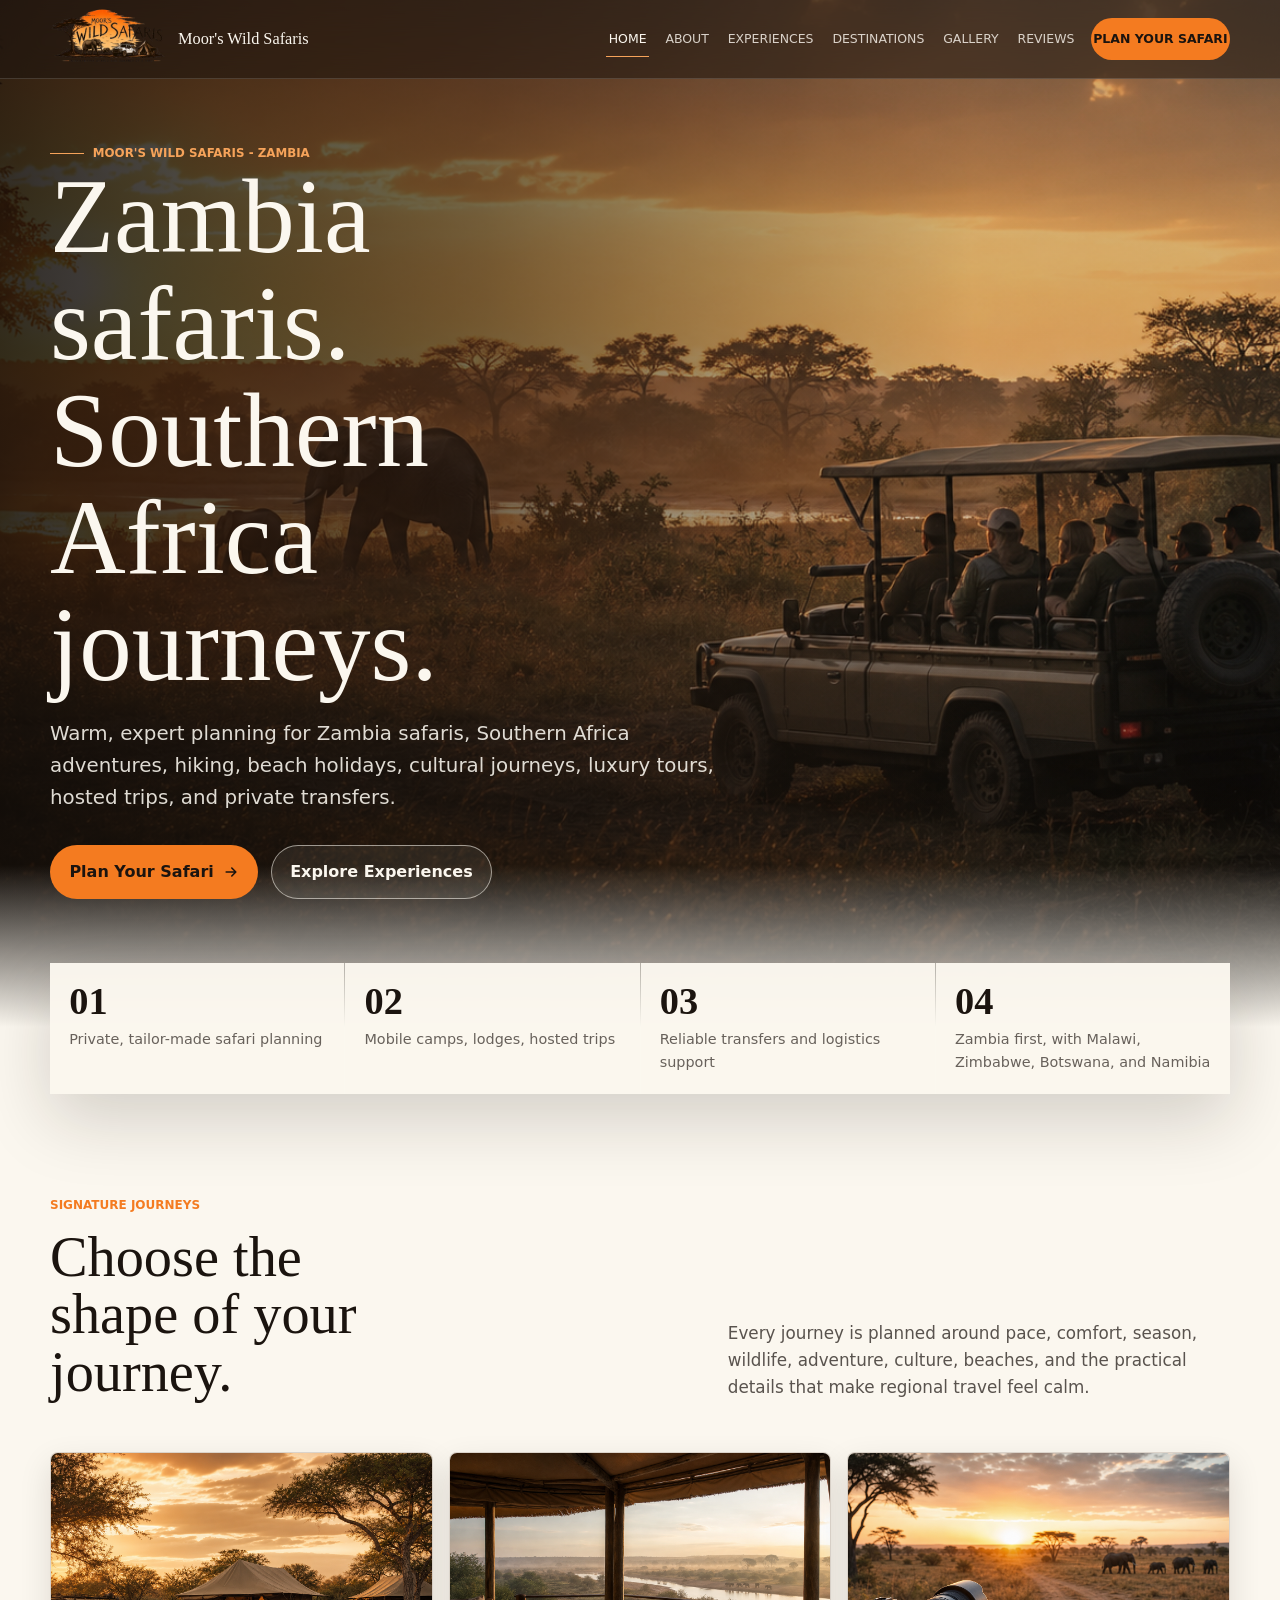
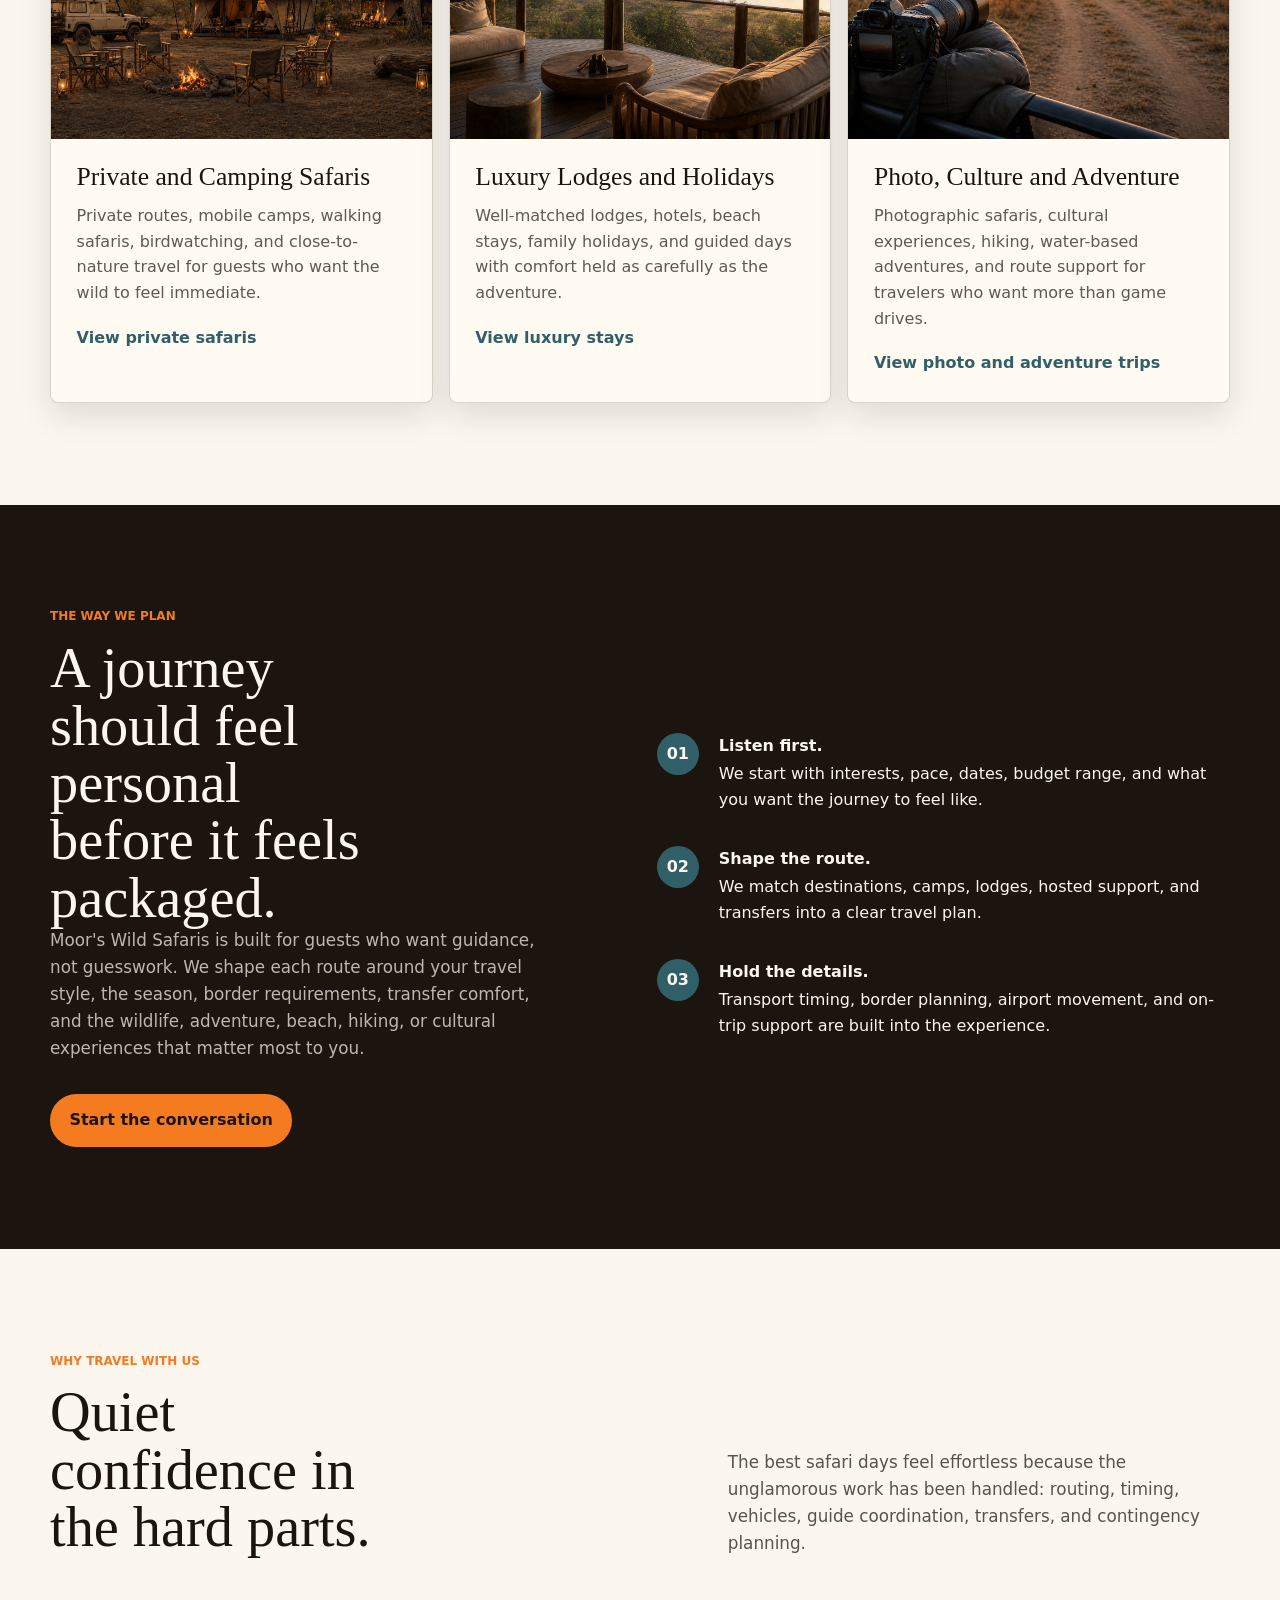
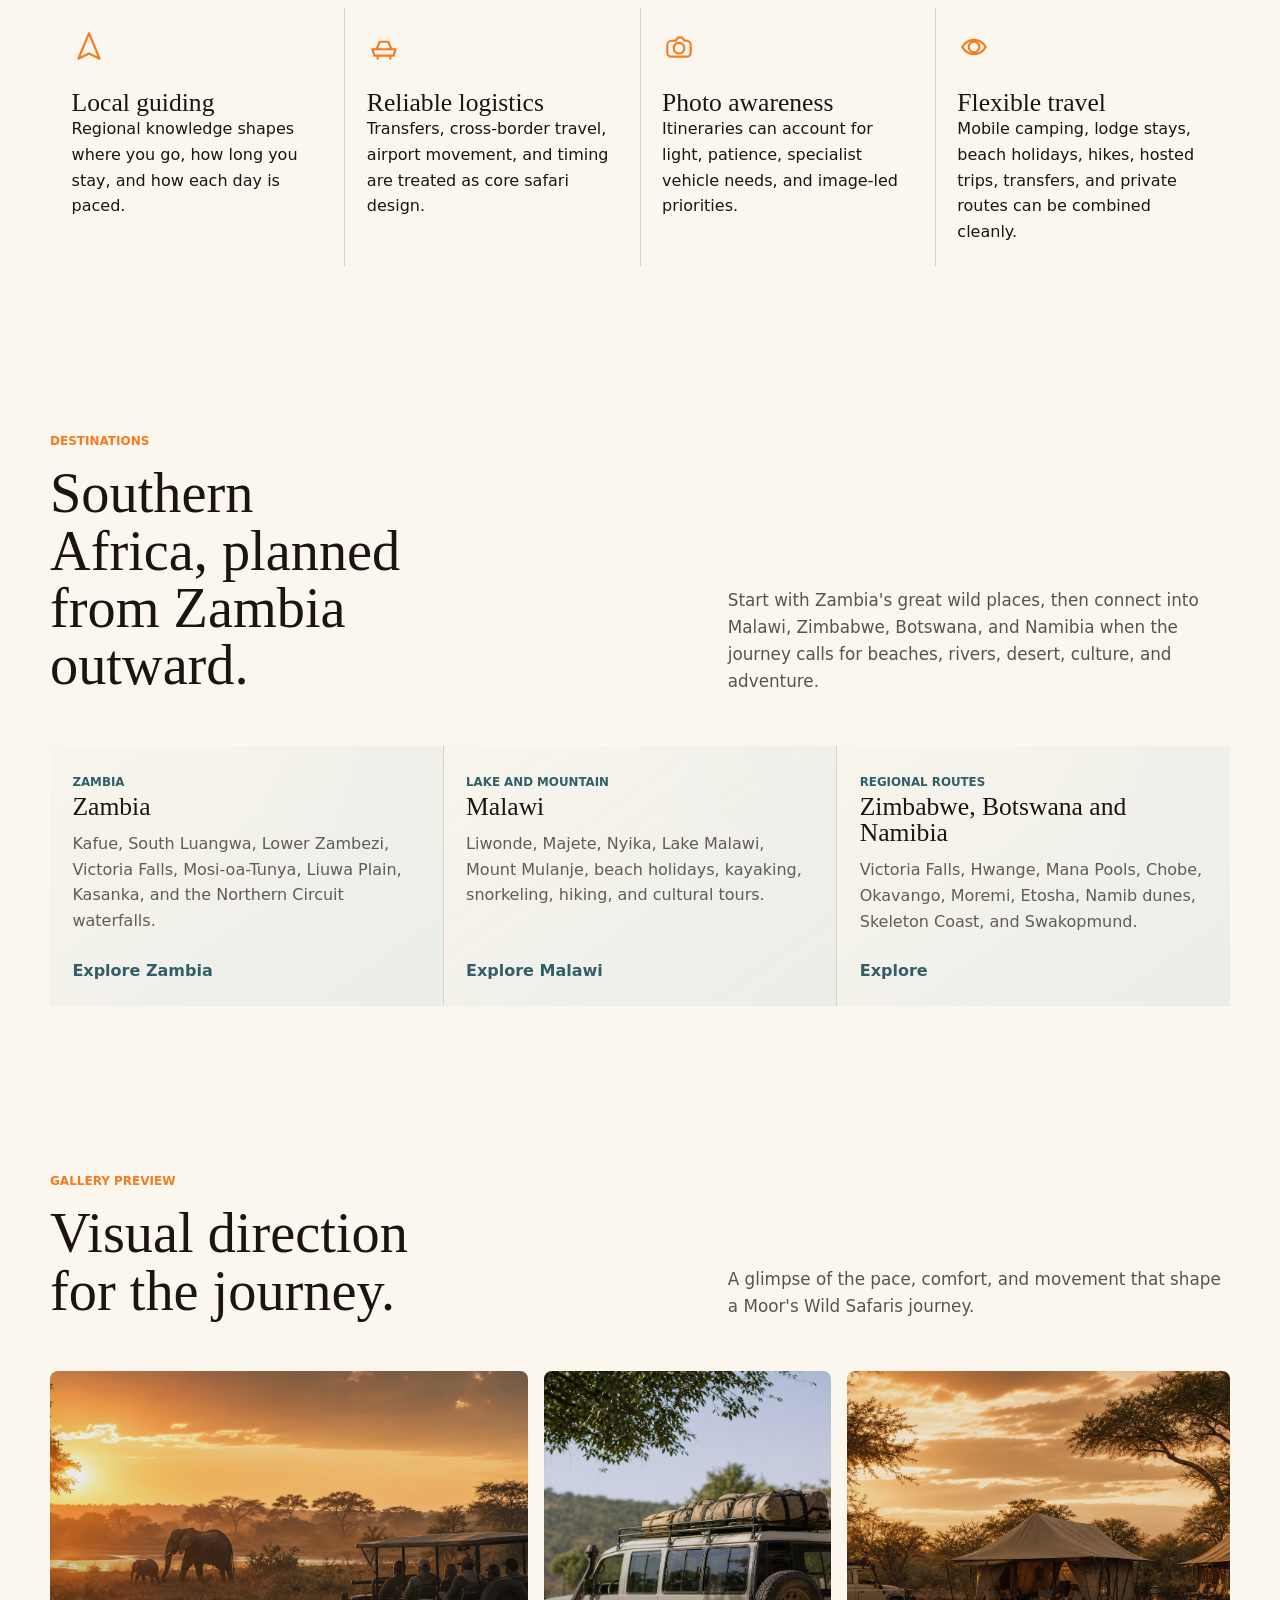
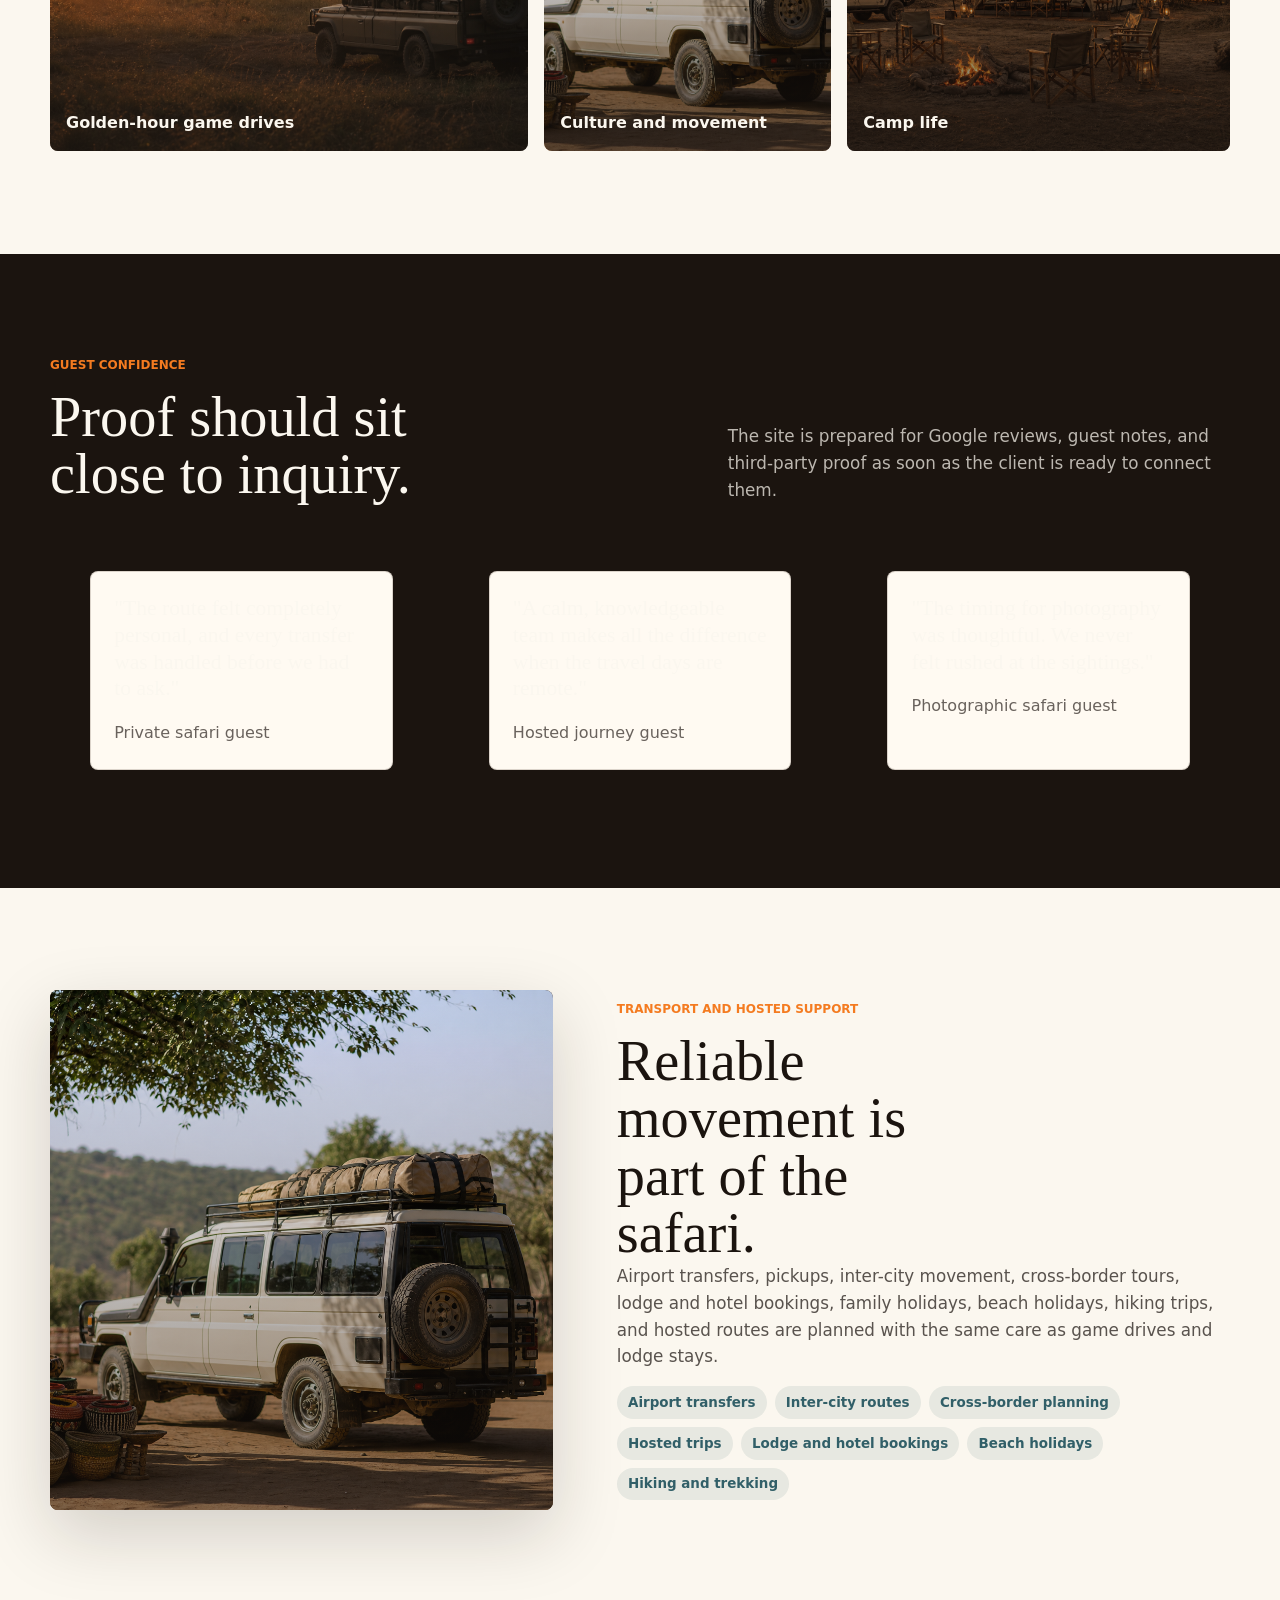
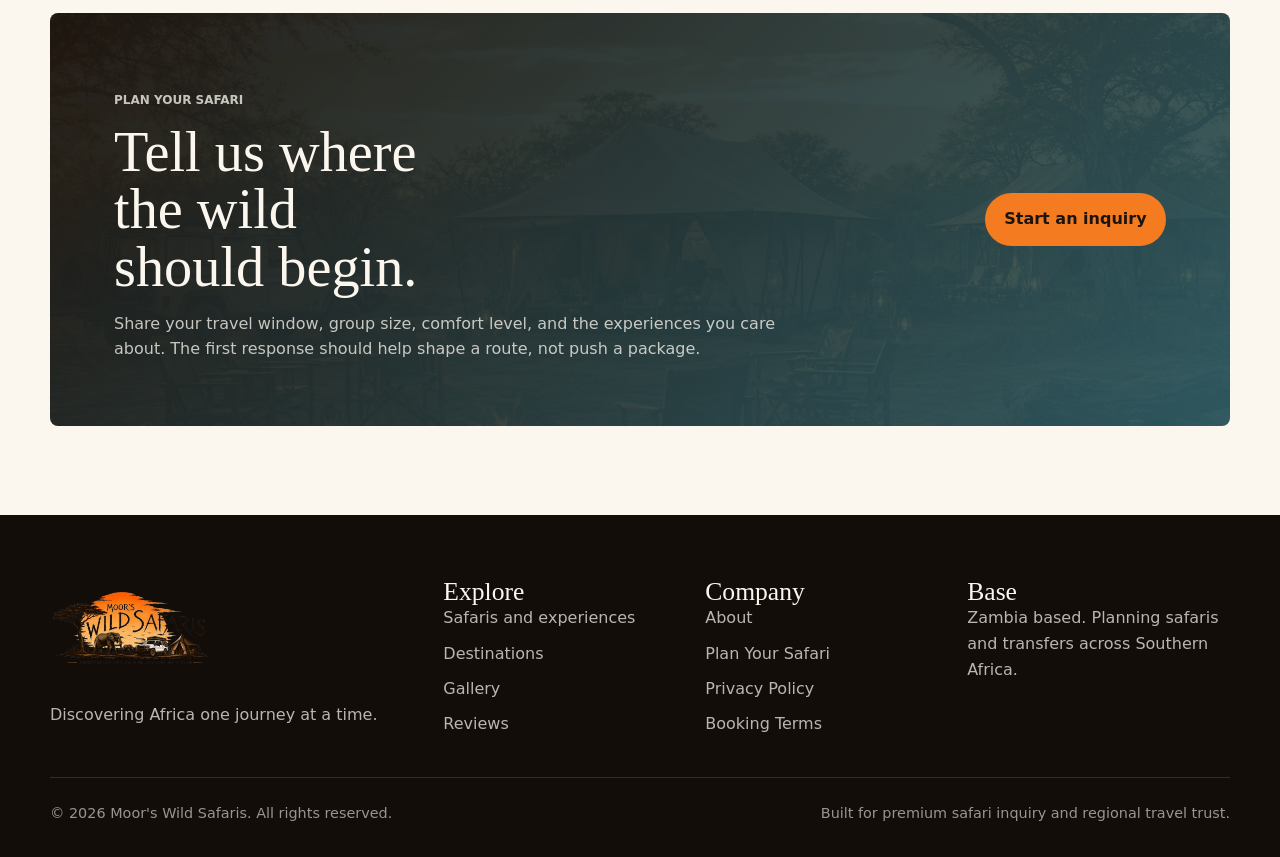
==== commit 084e7e8a: "feat: expand destinations and travel services" ====
--- a/index.html
+++ b/index.html
@@ -3,8 +3,8 @@
   <head>
     <meta charset="utf-8">
     <meta name="viewport" content="width=device-width, initial-scale=1">
-    <title>Moor's Wild Safaris | Tailor-Made Zambia Safaris</title>
-    <meta name="description" content="Zambia-based safari planning for mobile safaris, lodge safaris, photographic journeys, cultural tours, hosted trips, and private transfers across Southern Africa.">
+    <title>Moor's Wild Safaris | Zambia and Southern Africa Journeys</title>
+    <meta name="description" content="Zambia-first Southern Africa travel planning for safaris, adventure tours, hiking, beach holidays, cultural experiences, luxury travel, and private transfers.">
     <link rel="canonical" href="https://moorswildsafaris.com/">
     <meta property="og:title" content="Moor's Wild Safaris">
     <meta property="og:description" content="Warm, expert safari planning across Zambia and Southern Africa.">
@@ -17,8 +17,8 @@
         "@context": "https://schema.org",
         "@type": "TravelAgency",
         "name": "Moor's Wild Safaris",
-        "description": "Zambia-based safari company offering tailor-made safaris, lodge stays, mobile camping safaris, photographic itineraries, cultural tours, hosted trips, and private transfers.",
-        "areaServed": ["Zambia", "Southern Africa"],
+        "description": "Zambia-based safari and travel company offering tailor-made safaris, adventure travel, hiking, beach holidays, cultural tours, luxury journeys, hosted trips, and private transfers.",
+        "areaServed": ["Zambia", "Malawi", "Zimbabwe", "Botswana", "Namibia", "Southern Africa"],
         "url": "https://moorswildsafaris.com/",
         "logo": "https://moorswildsafaris.com/assets/logos/moors-wild-safaris-logo-transparent.png",
         "email": "info@moorswildsafaris.com"
@@ -52,8 +52,8 @@
       <section class="hero" aria-label="Moor's Wild Safaris">
         <div class="hero-content" data-reveal>
           <span class="eyebrow">Moor's Wild Safaris - Zambia</span>
-          <h1>Tailor-made Zambia safaris</h1>
-          <p class="lead">Warm, expert planning for mobile camps, lodge stays, photographic journeys, cultural days, hosted trips, and private transfers across Southern Africa.</p>
+          <h1>Zambia safaris. Southern Africa journeys.</h1>
+          <p class="lead">Warm, expert planning for Zambia safaris, Southern Africa adventures, hiking, beach holidays, cultural journeys, luxury tours, hosted trips, and private transfers.</p>
           <div class="button-row">
             <a class="btn btn-primary" href="contact.html">
               Plan Your Safari
@@ -79,7 +79,7 @@
         </div>
         <div>
           <strong>04</strong>
-          <span>Zambia and regional route knowledge</span>
+          <span>Zambia first, with Malawi, Zimbabwe, Botswana, and Namibia</span>
         </div>
       </section>
 
@@ -87,9 +87,9 @@
         <div class="section-header">
           <div>
             <p class="kicker">Signature journeys</p>
-            <h2>Choose the shape of your safari.</h2>
-          </div>
-          <p class="intro-copy">Every journey is planned around pace, comfort, season, wildlife priorities, and the practical details that make remote travel feel calm.</p>
+            <h2>Choose the shape of your journey.</h2>
+          </div>
+          <p class="intro-copy">Every journey is planned around pace, comfort, season, wildlife, adventure, culture, beaches, and the practical details that make regional travel feel calm.</p>
         </div>
         <div class="grid-3">
           <article class="card">
@@ -97,9 +97,9 @@
               <img src="assets/images/mobile-safari-camp-golden-hour.png" alt="Canvas mobile safari camp at golden hour">
             </div>
             <div class="card-body">
-              <h3>Mobile Safaris</h3>
-              <p>Private camp setups, flexible routes, and close-to-nature travel for guests who want the wild to feel immediate.</p>
-              <a class="card-link" href="experiences.html#mobile-safaris">View mobile safaris</a>
+              <h3>Private and Camping Safaris</h3>
+              <p>Private routes, mobile camps, walking safaris, birdwatching, and close-to-nature travel for guests who want the wild to feel immediate.</p>
+              <a class="card-link" href="experiences.html#mobile-safaris">View private safaris</a>
             </div>
           </article>
           <article class="card">
@@ -107,9 +107,9 @@
               <img src="assets/images/lodge-safari-river-deck.png" alt="Safari lodge deck overlooking a river plain">
             </div>
             <div class="card-body">
-              <h3>Lodge Safaris</h3>
-              <p>Well-matched lodges, seamless transfers, and guided days with comfort held as carefully as the adventure.</p>
-              <a class="card-link" href="experiences.html#lodge-safaris">View lodge safaris</a>
+              <h3>Luxury Lodges and Holidays</h3>
+              <p>Well-matched lodges, hotels, beach stays, family holidays, and guided days with comfort held as carefully as the adventure.</p>
+              <a class="card-link" href="experiences.html#lodge-safaris">View luxury stays</a>
             </div>
           </article>
           <article class="card">
@@ -117,9 +117,9 @@
               <img src="assets/images/photographic-safari-vehicle-camera.png" alt="Camera set up in a safari vehicle at sunrise">
             </div>
             <div class="card-body">
-              <h3>Photographic Safaris</h3>
-              <p>Patient routing, golden-light timing, and vehicle-based support for photographers who care about conditions.</p>
-              <a class="card-link" href="experiences.html#photographic-safaris">View photo safaris</a>
+              <h3>Photo, Culture and Adventure</h3>
+              <p>Photographic safaris, cultural experiences, hiking, water-based adventures, and route support for travelers who want more than game drives.</p>
+              <a class="card-link" href="experiences.html#photographic-safaris">View photo and adventure trips</a>
             </div>
           </article>
         </div>
@@ -129,8 +129,8 @@
         <div class="section split" data-reveal>
           <div>
             <p class="kicker">The way we plan</p>
-            <h2>A safari should feel personal before it feels packaged.</h2>
-            <p class="intro-copy">Moor's Wild Safaris is built for guests who want guidance, not guesswork. We shape each route around your travel style, the season, border requirements, transfer comfort, and the wildlife or cultural experiences that matter most to you.</p>
+            <h2>A journey should feel personal before it feels packaged.</h2>
+            <p class="intro-copy">Moor's Wild Safaris is built for guests who want guidance, not guesswork. We shape each route around your travel style, the season, border requirements, transfer comfort, and the wildlife, adventure, beach, hiking, or cultural experiences that matter most to you.</p>
             <div class="button-row">
               <a class="btn btn-primary" href="contact.html">Start the conversation</a>
             </div>
@@ -185,7 +185,7 @@
           <article>
             <svg viewBox="0 0 32 32" aria-hidden="true"><path d="M5 17c5-9 17-9 22 0-5 9-17 9-22 0Zm11 5a5 5 0 1 0 0-10 5 5 0 0 0 0 10Z" fill="none" stroke="currentColor" stroke-width="2"/></svg>
             <h3>Flexible travel</h3>
-            <p>Mobile camping, lodge stays, hosted trips, transfers, and private routes can be combined cleanly.</p>
+            <p>Mobile camping, lodge stays, beach holidays, hikes, hosted trips, transfers, and private routes can be combined cleanly.</p>
           </article>
         </div>
       </section>
@@ -196,30 +196,30 @@
             <p class="kicker">Destinations</p>
             <h2>Southern Africa, planned from Zambia outward.</h2>
           </div>
-          <p class="intro-copy">Start with Zambia's great wild places, then connect into regional routes when the journey calls for more contrast.</p>
+          <p class="intro-copy">Start with Zambia's great wild places, then connect into Malawi, Zimbabwe, Botswana, and Namibia when the journey calls for beaches, rivers, desert, culture, and adventure.</p>
         </div>
         <div class="destinations">
           <article class="destination">
             <div>
               <span>Zambia</span>
-              <h3>South Luangwa</h3>
-              <p>Walking safari heritage, predator-rich valleys, intimate camps, and deep guiding culture.</p>
-            </div>
-            <a class="card-link" href="destinations.html#south-luangwa">Explore</a>
+              <h3>Zambia</h3>
+              <p>Kafue, South Luangwa, Lower Zambezi, Victoria Falls, Mosi-oa-Tunya, Liuwa Plain, Kasanka, and the Northern Circuit waterfalls.</p>
+            </div>
+            <a class="card-link" href="destinations.html#zambia">Explore Zambia</a>
           </article>
           <article class="destination">
             <div>
-              <span>Zambia</span>
-              <h3>Lower Zambezi</h3>
-              <p>River safaris, canoeing, elephant encounters, and slow days framed by escarpment light.</p>
-            </div>
-            <a class="card-link" href="destinations.html#lower-zambezi">Explore</a>
+              <span>Lake and mountain</span>
+              <h3>Malawi</h3>
+              <p>Liwonde, Majete, Nyika, Lake Malawi, Mount Mulanje, beach holidays, kayaking, snorkeling, hiking, and cultural tours.</p>
+            </div>
+            <a class="card-link" href="destinations.html#malawi">Explore Malawi</a>
           </article>
           <article class="destination">
             <div>
-              <span>Regional</span>
-              <h3>Cross-border routes</h3>
-              <p>Botswana, Zimbabwe, Namibia, Malawi, and Victoria Falls can be woven into one clear plan.</p>
+              <span>Regional routes</span>
+              <h3>Zimbabwe, Botswana and Namibia</h3>
+              <p>Victoria Falls, Hwange, Mana Pools, Chobe, Okavango, Moremi, Etosha, Namib dunes, Skeleton Coast, and Swakopmund.</p>
             </div>
             <a class="card-link" href="destinations.html#regional-routes">Explore</a>
           </article>
@@ -283,13 +283,15 @@
         <div>
           <p class="kicker">Transport and hosted support</p>
           <h2>Reliable movement is part of the safari.</h2>
-          <p class="intro-copy">Airport transfers, inter-city movement, cross-border transfers, corporate travel, and hosted routes are planned with the same care as game drives and lodge stays.</p>
+          <p class="intro-copy">Airport transfers, pickups, inter-city movement, cross-border tours, lodge and hotel bookings, family holidays, beach holidays, hiking trips, and hosted routes are planned with the same care as game drives and lodge stays.</p>
           <div class="tag-list">
             <span class="tag">Airport transfers</span>
             <span class="tag">Inter-city routes</span>
             <span class="tag">Cross-border planning</span>
             <span class="tag">Hosted trips</span>
-            <span class="tag">Corporate movement</span>
+            <span class="tag">Lodge and hotel bookings</span>
+            <span class="tag">Beach holidays</span>
+            <span class="tag">Hiking and trekking</span>
           </div>
         </div>
       </section>
--- a/assets/css/styles.css
+++ b/assets/css/styles.css
@@ -578,6 +578,45 @@
   margin-top: 0.7rem;
 }
 
+.country-grid {
+  display: grid;
+  grid-template-columns: repeat(2, minmax(0, 1fr));
+  gap: 1rem;
+}
+
+.country-card {
+  padding: clamp(1.2rem, 2vw, 1.6rem);
+}
+
+.country-card h3 {
+  margin-bottom: 0.8rem;
+}
+
+.country-card ul {
+  margin: 0.8rem 0 0;
+  padding-left: 1.2rem;
+  color: rgba(27, 20, 15, 0.7);
+}
+
+.country-card li + li {
+  margin-top: 0.35rem;
+}
+
+.country-card .tag-list {
+  margin-top: 1.2rem;
+}
+
+.service-cloud {
+  display: flex;
+  flex-wrap: wrap;
+  gap: 0.6rem;
+}
+
+.service-cloud .tag {
+  background: rgba(244, 123, 32, 0.12);
+  color: var(--earth);
+}
+
 .gallery-strip {
   display: grid;
   grid-template-columns: 1.25fr 0.75fr 1fr;
@@ -1064,6 +1103,7 @@
   .hero-proof,
   .feature-list,
   .destinations,
+  .country-grid,
   .quote-grid,
   .gallery-grid,
   .footer-grid {
@@ -1111,6 +1151,7 @@
   .grid-2,
   .feature-list,
   .destinations,
+  .country-grid,
   .quote-grid,
   .gallery-strip,
   .gallery-grid,
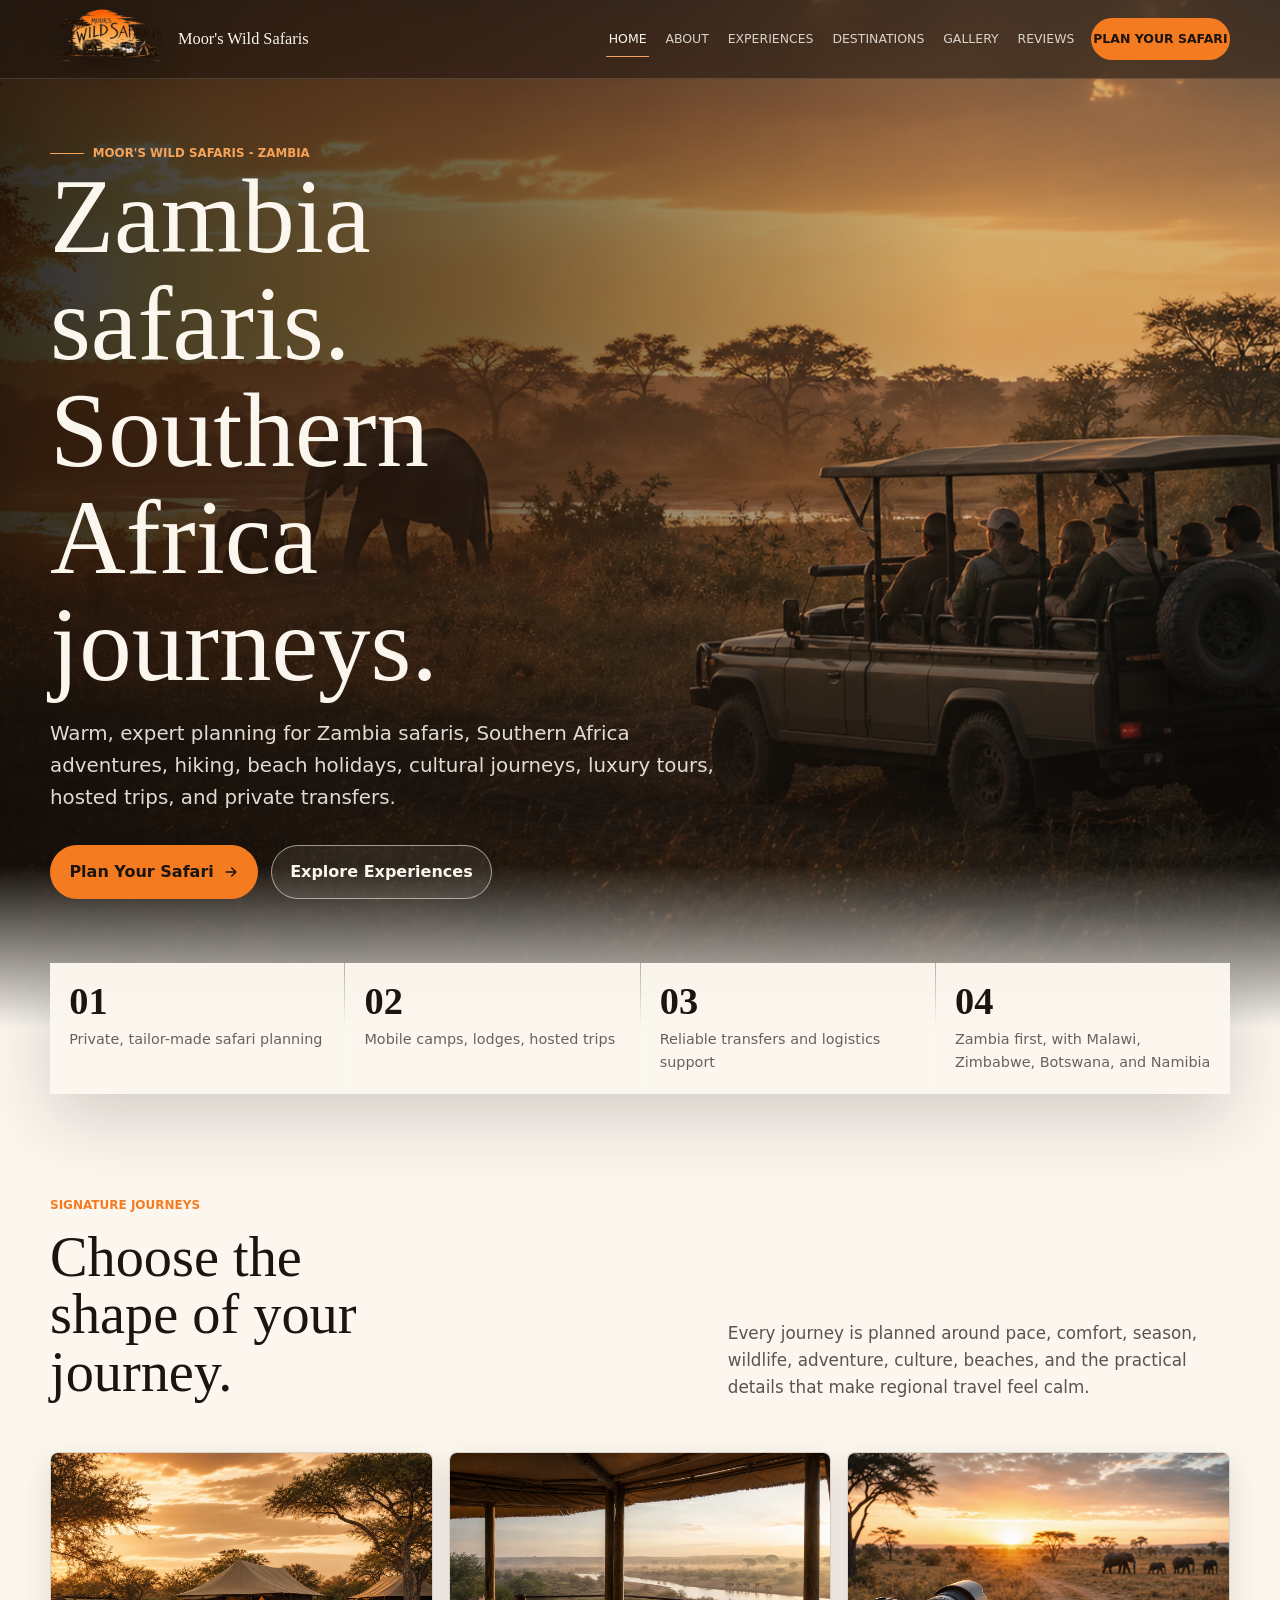
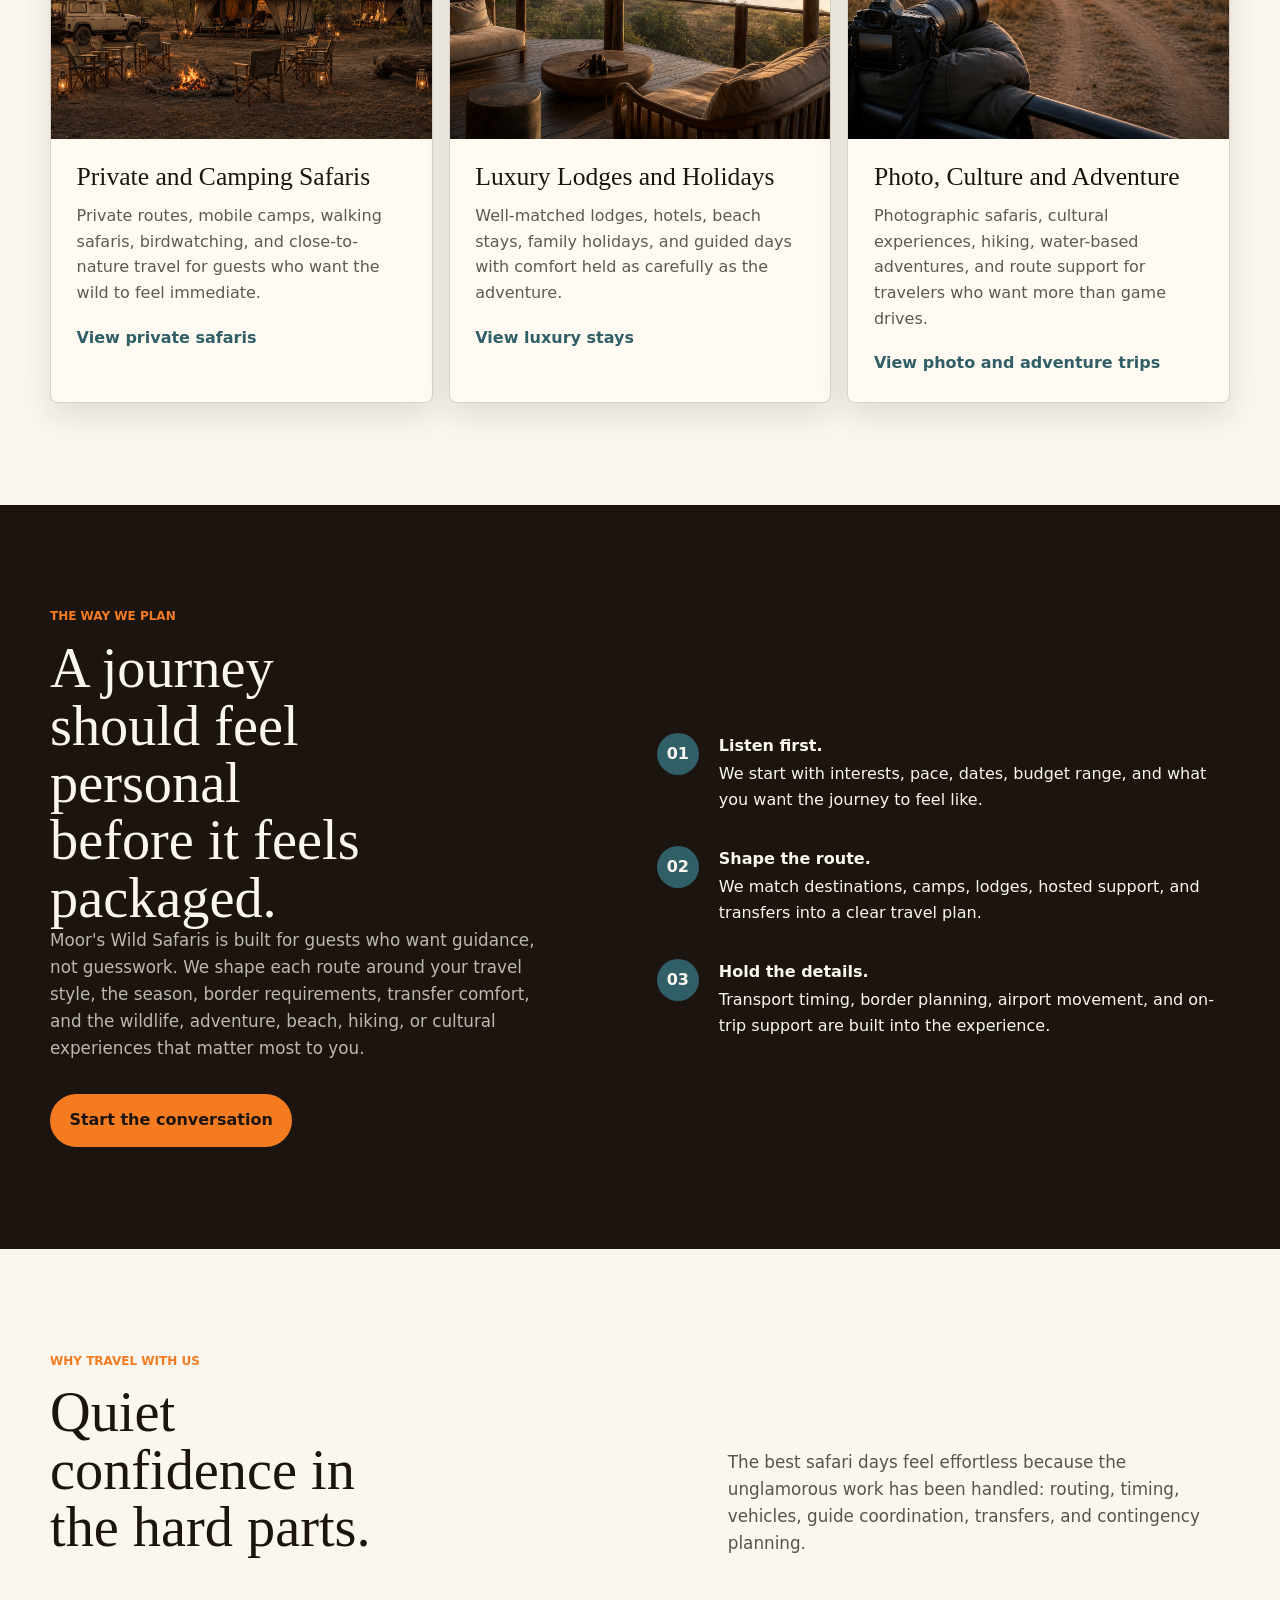
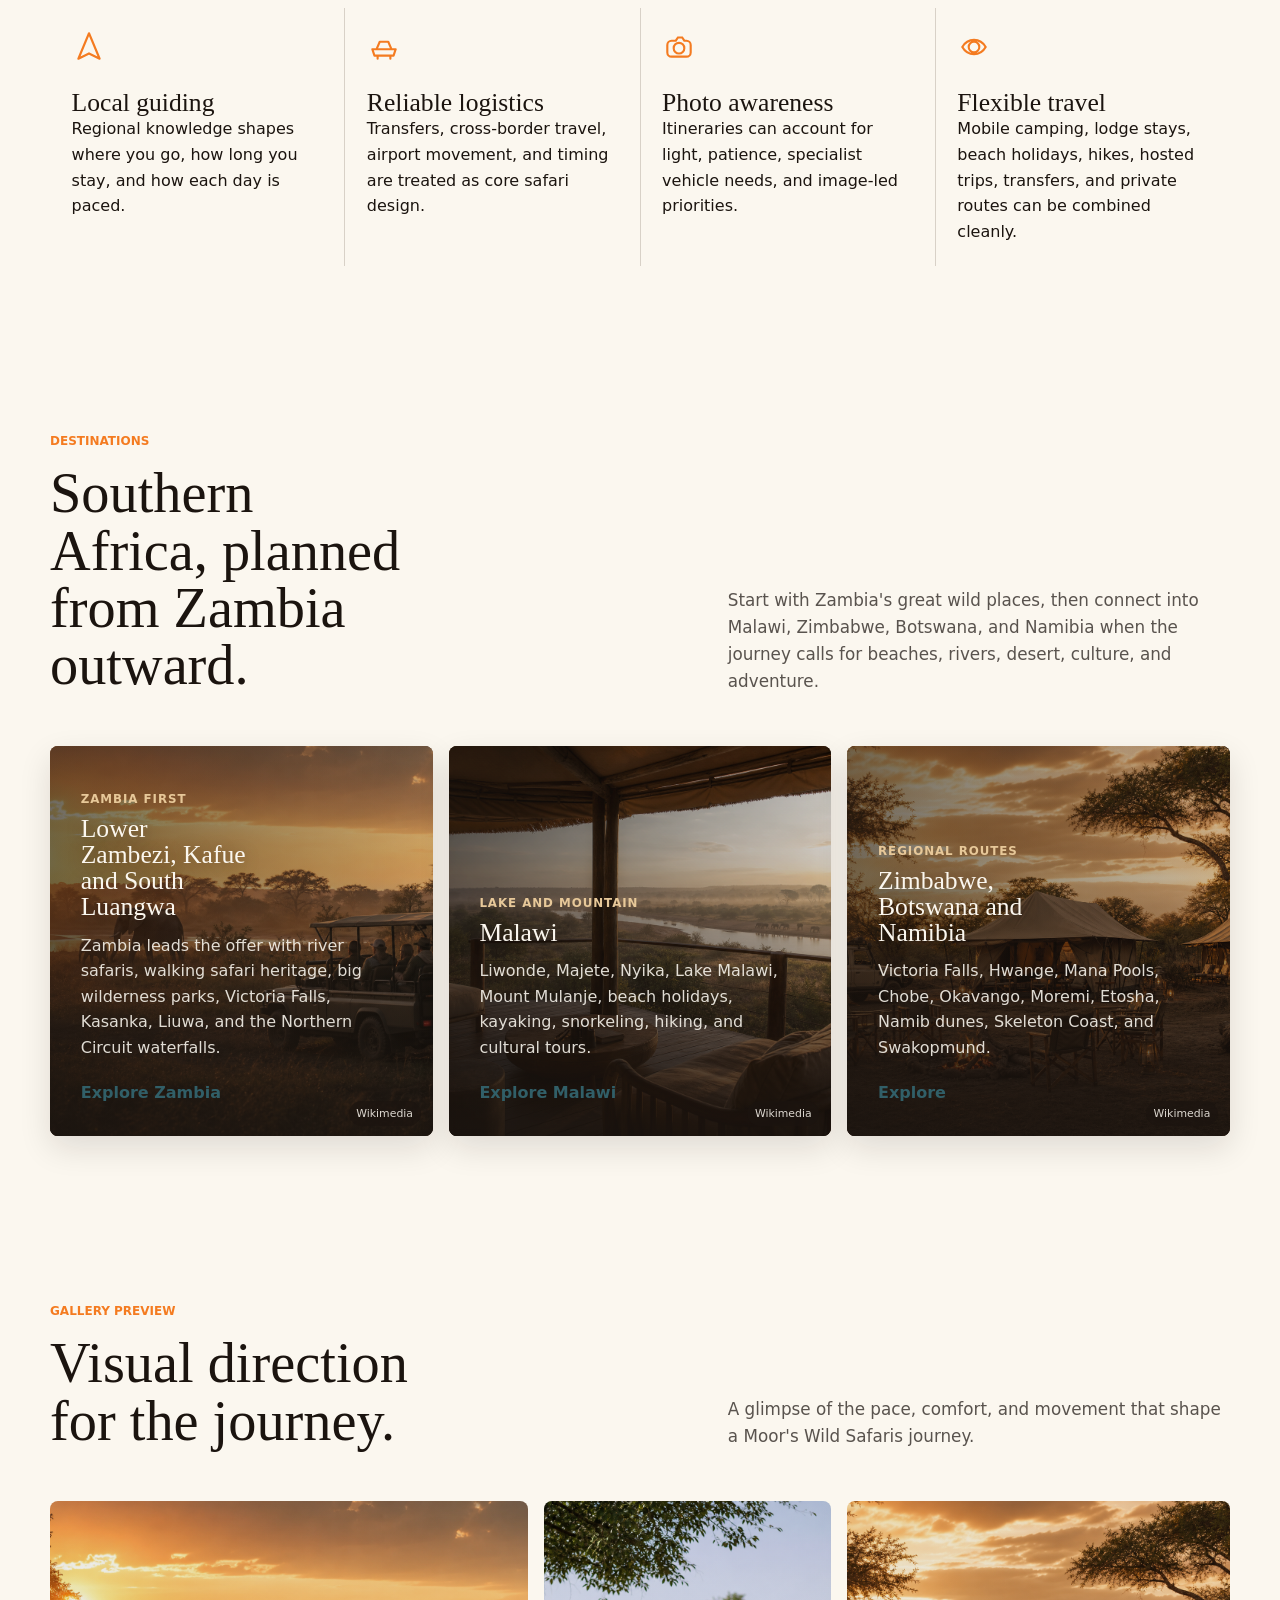
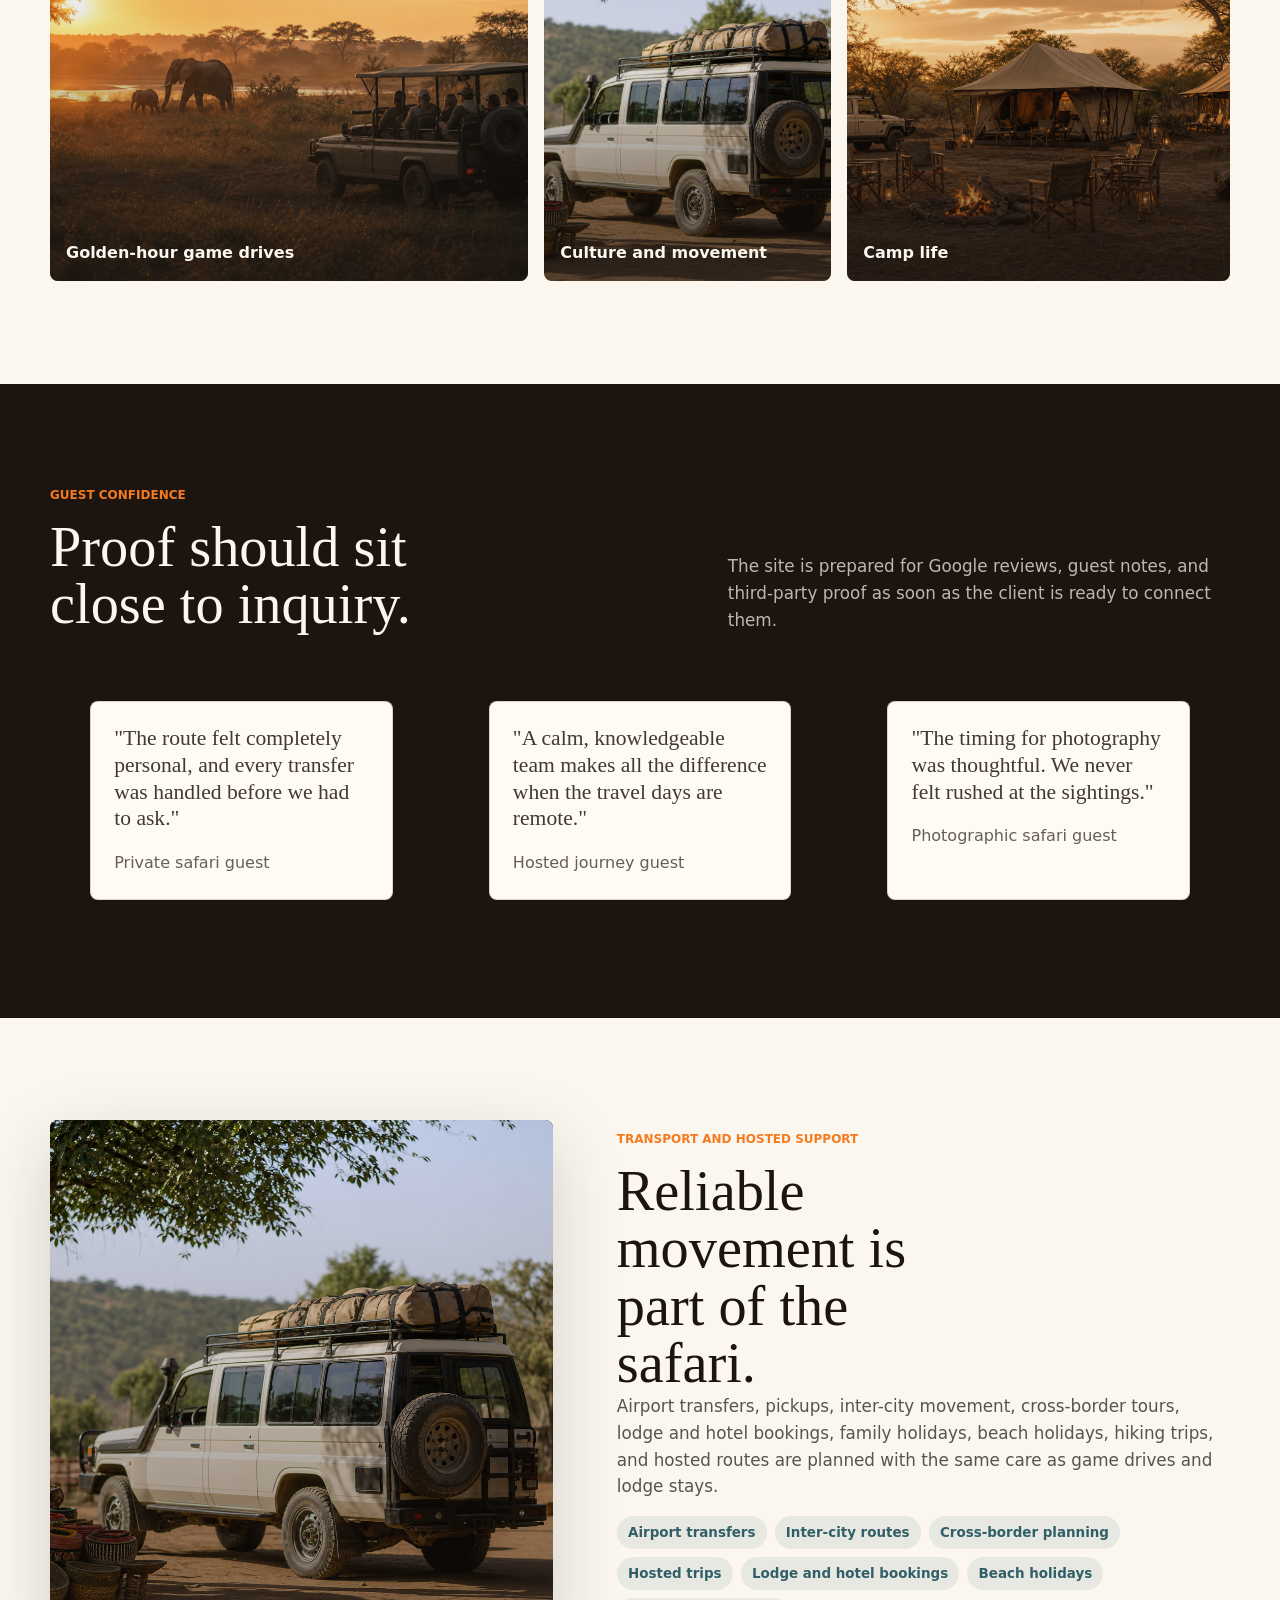
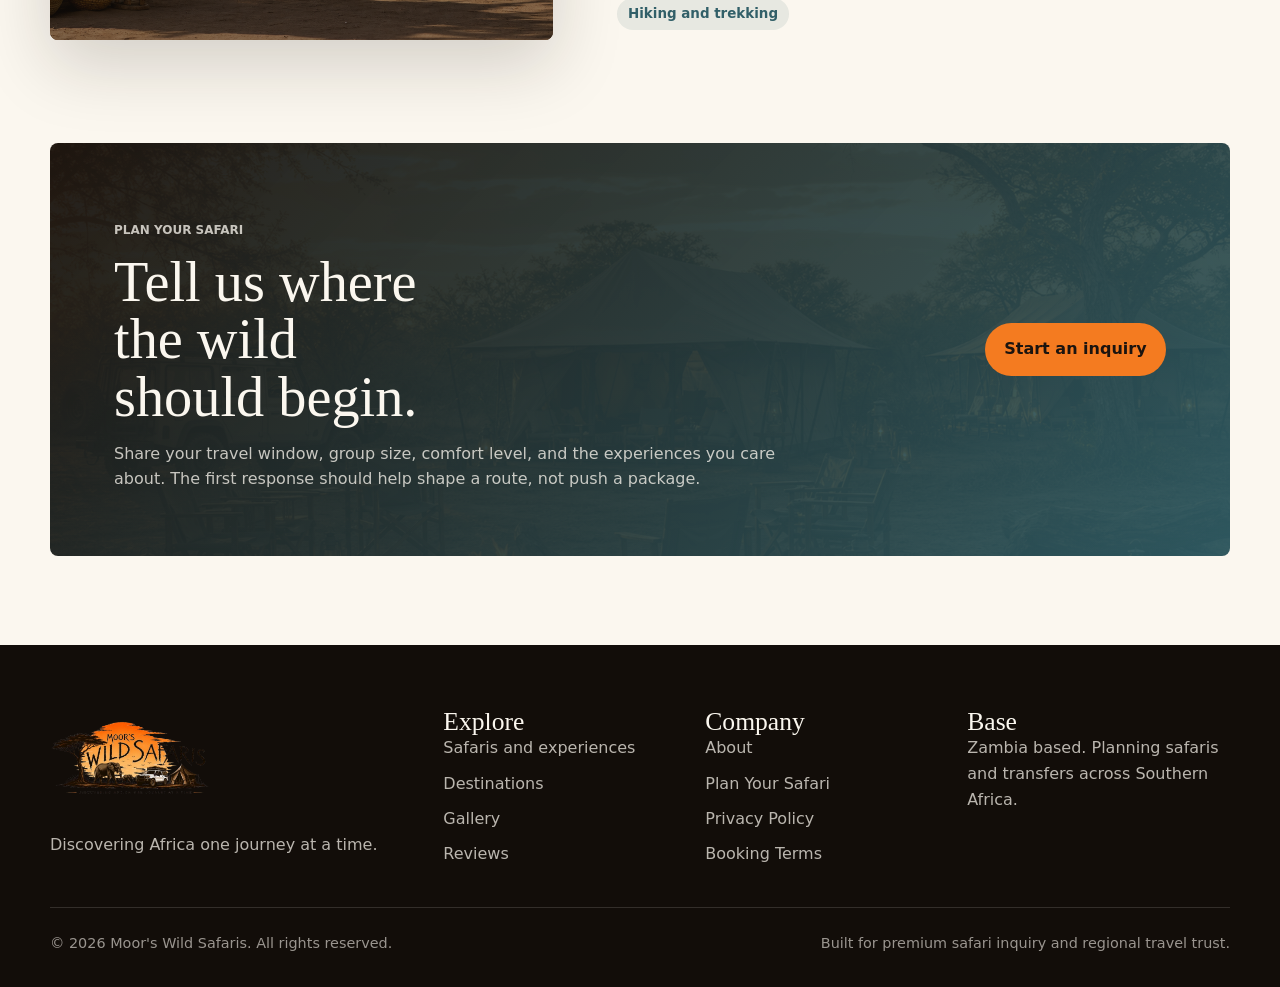
==== commit 95a028ae: "fix destination imagery and mobile contrast" ====
--- a/index.html
+++ b/index.html
@@ -198,30 +198,36 @@
           </div>
           <p class="intro-copy">Start with Zambia's great wild places, then connect into Malawi, Zimbabwe, Botswana, and Namibia when the journey calls for beaches, rivers, desert, culture, and adventure.</p>
         </div>
-        <div class="destinations">
-          <article class="destination">
-            <div>
-              <span>Zambia</span>
-              <h3>Zambia</h3>
-              <p>Kafue, South Luangwa, Lower Zambezi, Victoria Falls, Mosi-oa-Tunya, Liuwa Plain, Kasanka, and the Northern Circuit waterfalls.</p>
-            </div>
-            <a class="card-link" href="destinations.html#zambia">Explore Zambia</a>
-          </article>
-          <article class="destination">
-            <div>
+        <div class="destination-card-grid">
+          <article class="destination-card">
+            <img src="https://upload.wikimedia.org/wikipedia/commons/thumb/e/e1/Lower_Zambezi%2C_Zambia_%282518067857%29.jpg/1200px-Lower_Zambezi%2C_Zambia_%282518067857%29.jpg" data-fallback="assets/images/zambia-safari-golden-hour-hero.png" loading="lazy" decoding="async" alt="Elephants in Lower Zambezi National Park, Zambia">
+            <div class="destination-card-body">
+              <span>Zambia first</span>
+              <h3>Lower Zambezi, Kafue and South Luangwa</h3>
+              <p>Zambia leads the offer with river safaris, walking safari heritage, big wilderness parks, Victoria Falls, Kasanka, Liuwa, and the Northern Circuit waterfalls.</p>
+              <a class="card-link" href="destinations.html#zambia">Explore Zambia</a>
+            </div>
+            <a class="image-credit" href="https://commons.wikimedia.org/wiki/File:Lower_Zambezi,_Zambia_(2518067857).jpg" target="_blank" rel="noopener">Wikimedia</a>
+          </article>
+          <article class="destination-card">
+            <img src="https://upload.wikimedia.org/wikipedia/commons/thumb/2/2d/Lake_malawi_national_park.jpg/1200px-Lake_malawi_national_park.jpg" data-fallback="assets/images/lodge-safari-river-deck.png" loading="lazy" decoding="async" alt="Lake Malawi National Park beach and island scenery">
+            <div class="destination-card-body">
               <span>Lake and mountain</span>
               <h3>Malawi</h3>
               <p>Liwonde, Majete, Nyika, Lake Malawi, Mount Mulanje, beach holidays, kayaking, snorkeling, hiking, and cultural tours.</p>
-            </div>
-            <a class="card-link" href="destinations.html#malawi">Explore Malawi</a>
-          </article>
-          <article class="destination">
-            <div>
+              <a class="card-link" href="destinations.html#malawi">Explore Malawi</a>
+            </div>
+            <a class="image-credit" href="https://commons.wikimedia.org/wiki/File:Lake_malawi_national_park.jpg" target="_blank" rel="noopener">Wikimedia</a>
+          </article>
+          <article class="destination-card">
+            <img src="https://upload.wikimedia.org/wikipedia/commons/thumb/f/ff/Chobe-River_2018.jpg/1200px-Chobe-River_2018.jpg" data-fallback="assets/images/mobile-safari-camp-golden-hour.png" loading="lazy" decoding="async" alt="Chobe River in Botswana for regional Southern Africa safari routes">
+            <div class="destination-card-body">
               <span>Regional routes</span>
               <h3>Zimbabwe, Botswana and Namibia</h3>
               <p>Victoria Falls, Hwange, Mana Pools, Chobe, Okavango, Moremi, Etosha, Namib dunes, Skeleton Coast, and Swakopmund.</p>
-            </div>
-            <a class="card-link" href="destinations.html#regional-routes">Explore</a>
+              <a class="card-link" href="destinations.html#regional-routes">Explore</a>
+            </div>
+            <a class="image-credit" href="https://commons.wikimedia.org/wiki/File:Chobe-River_2018.jpg" target="_blank" rel="noopener">Wikimedia</a>
           </article>
         </div>
       </section>
--- a/assets/css/styles.css
+++ b/assets/css/styles.css
@@ -114,6 +114,7 @@
 .brand img {
   width: 116px;
   height: auto;
+  filter: drop-shadow(0 8px 16px rgba(0, 0, 0, 0.34));
 }
 
 .brand span {
@@ -127,13 +128,14 @@
   display: none;
   width: 44px;
   height: 44px;
-  border: 1px solid rgba(255, 255, 255, 0.28);
+  border: 1px solid rgba(251, 247, 239, 0.45);
   border-radius: 50%;
-  background: transparent;
+  background: rgba(251, 247, 239, 0.08);
   color: var(--canvas);
   align-items: center;
   justify-content: center;
   cursor: pointer;
+  box-shadow: 0 10px 24px rgba(0, 0, 0, 0.18);
 }
 
 .nav-toggle svg {
@@ -411,6 +413,7 @@
 }
 
 .card-media {
+  position: relative;
   aspect-ratio: 4 / 3;
   overflow: hidden;
   background: var(--canvas-2);
@@ -526,6 +529,15 @@
   border-color: rgba(251, 247, 239, 0.15);
   color: var(--canvas);
   box-shadow: none;
+}
+
+.band .card-link {
+  color: #d7eee9;
+}
+
+.band .tag {
+  background: rgba(237, 241, 237, 0.12);
+  color: #d9eee9;
 }
 
 .feature-list {
@@ -578,6 +590,129 @@
   margin-top: 0.7rem;
 }
 
+.destination-card-grid {
+  display: grid;
+  grid-template-columns: repeat(3, minmax(0, 1fr));
+  gap: 1rem;
+}
+
+.destination-card-grid + .destination-card-grid {
+  margin-top: 1rem;
+}
+
+.destination-card-grid.featured-grid {
+  grid-template-columns: minmax(0, 1.35fr) minmax(0, 0.65fr);
+  align-items: stretch;
+}
+
+.destination-card-stack {
+  display: grid;
+  gap: 1rem;
+}
+
+.destination-card {
+  min-height: 390px;
+  position: relative;
+  overflow: hidden;
+  border-radius: var(--radius);
+  background: var(--sepia);
+  color: var(--canvas);
+  box-shadow: var(--shadow-soft);
+  isolation: isolate;
+}
+
+.destination-card::after {
+  content: "";
+  position: absolute;
+  inset: 0;
+  z-index: -1;
+  background:
+    linear-gradient(0deg, rgba(27, 20, 15, 0.84), rgba(27, 20, 15, 0.18) 66%),
+    linear-gradient(90deg, rgba(27, 20, 15, 0.54), rgba(27, 20, 15, 0.04));
+}
+
+.destination-card img {
+  position: absolute;
+  inset: 0;
+  z-index: -2;
+  width: 100%;
+  height: 100%;
+  object-fit: cover;
+  transition: transform 700ms ease;
+}
+
+.destination-card:hover img {
+  transform: scale(1.035);
+}
+
+.destination-card-body {
+  min-height: inherit;
+  padding: clamp(1.25rem, 2.4vw, 2rem);
+  display: flex;
+  flex-direction: column;
+  justify-content: flex-end;
+}
+
+.destination-card-body span {
+  color: var(--sand);
+  font-weight: 900;
+  text-transform: uppercase;
+  font-size: 0.74rem;
+  letter-spacing: 0.08em;
+}
+
+.destination-card-body h3 {
+  max-width: 13ch;
+  margin-top: 0.45rem;
+  color: var(--canvas);
+  text-shadow: 0 2px 18px rgba(0, 0, 0, 0.32);
+}
+
+.destination-card-body p {
+  max-width: 40rem;
+  margin-top: 0.75rem;
+  color: rgba(251, 247, 239, 0.88);
+}
+
+.destination-card .tag-list {
+  margin-top: 1.15rem;
+}
+
+.destination-card .tag {
+  background: rgba(251, 247, 239, 0.14);
+  color: #fff8ed;
+}
+
+.destination-card.is-wide {
+  min-height: 500px;
+}
+
+.destination-card.is-wide .destination-card-body h3 {
+  max-width: 18ch;
+  font-size: clamp(2.1rem, 5vw, 4.7rem);
+}
+
+.destination-card.is-compact {
+  min-height: 240px;
+}
+
+.image-credit {
+  position: absolute;
+  right: 0.75rem;
+  bottom: 0.65rem;
+  z-index: 2;
+  padding: 0.22rem 0.48rem;
+  border-radius: 999px;
+  background: rgba(27, 20, 15, 0.68);
+  color: rgba(251, 247, 239, 0.86);
+  font-size: 0.68rem;
+  text-decoration: none;
+}
+
+.image-credit:focus-visible {
+  outline-color: var(--sand);
+}
+
 .country-grid {
   display: grid;
   grid-template-columns: repeat(2, minmax(0, 1fr));
@@ -588,14 +723,40 @@
   padding: clamp(1.2rem, 2vw, 1.6rem);
 }
 
+.country-card.has-media {
+  padding: 0;
+  overflow: hidden;
+}
+
+.country-card.has-media .card-media {
+  aspect-ratio: 16 / 9;
+}
+
+.country-card-body {
+  padding: clamp(1.2rem, 2vw, 1.6rem);
+}
+
 .country-card h3 {
   margin-bottom: 0.8rem;
+}
+
+.country-card p {
+  color: rgba(27, 20, 15, 0.72);
 }
 
 .country-card ul {
   margin: 0.8rem 0 0;
   padding-left: 1.2rem;
   color: rgba(27, 20, 15, 0.7);
+}
+
+.band .country-card p,
+.band .country-card ul {
+  color: rgba(251, 247, 239, 0.82);
+}
+
+.band .country-card li {
+  color: inherit;
 }
 
 .country-card li + li {
@@ -680,17 +841,32 @@
   background: #fffaf2;
   border: 1px solid var(--line);
   border-radius: var(--radius);
+  color: var(--ink);
 }
 
 .quote p {
   font-family: var(--font-serif);
   font-size: 1.35rem;
   line-height: 1.24;
+  color: rgba(27, 20, 15, 0.84);
 }
 
 .quote footer {
   margin-top: 1.1rem;
   color: rgba(27, 20, 15, 0.66);
+}
+
+.band .quote {
+  background: #fffaf2;
+  color: var(--ink);
+}
+
+.band .quote p {
+  color: rgba(27, 20, 15, 0.84);
+}
+
+.band .quote footer {
+  color: rgba(27, 20, 15, 0.68);
 }
 
 .cta-band {
@@ -825,6 +1001,13 @@
   border: 1px solid var(--line);
   border-radius: var(--radius);
   background: #fffaf2;
+  color: var(--ink);
+}
+
+.band .table-wrap {
+  border-color: rgba(251, 247, 239, 0.18);
+  background: #fffaf2;
+  color: var(--ink);
 }
 
 table {
@@ -839,6 +1022,7 @@
   text-align: left;
   border-bottom: 1px solid var(--line);
   vertical-align: top;
+  color: rgba(27, 20, 15, 0.78);
 }
 
 th {
@@ -1103,6 +1287,8 @@
   .hero-proof,
   .feature-list,
   .destinations,
+  .destination-card-grid,
+  .destination-card-grid.featured-grid,
   .country-grid,
   .quote-grid,
   .gallery-grid,
@@ -1151,6 +1337,8 @@
   .grid-2,
   .feature-list,
   .destinations,
+  .destination-card-grid,
+  .destination-card-grid.featured-grid,
   .country-grid,
   .quote-grid,
   .gallery-strip,
@@ -1161,6 +1349,38 @@
     grid-template-columns: 1fr;
   }
 
+  .section {
+    padding-bottom: clamp(5.25rem, 14vw, 7rem);
+  }
+
+  .section-tight {
+    padding-bottom: clamp(4.4rem, 12vw, 6rem);
+  }
+
+  .destination-card,
+  .destination-card.is-wide {
+    min-height: 430px;
+  }
+
+  .destination-card.is-compact {
+    min-height: 330px;
+  }
+
+  .destination-card-body,
+  .country-card,
+  .quote {
+    padding: 1.2rem;
+  }
+
+  .destination-card-body h3 {
+    max-width: 15ch;
+  }
+
+  .image-credit {
+    right: 0.55rem;
+    bottom: 0.55rem;
+  }
+
   .image-panel {
     min-height: 360px;
   }
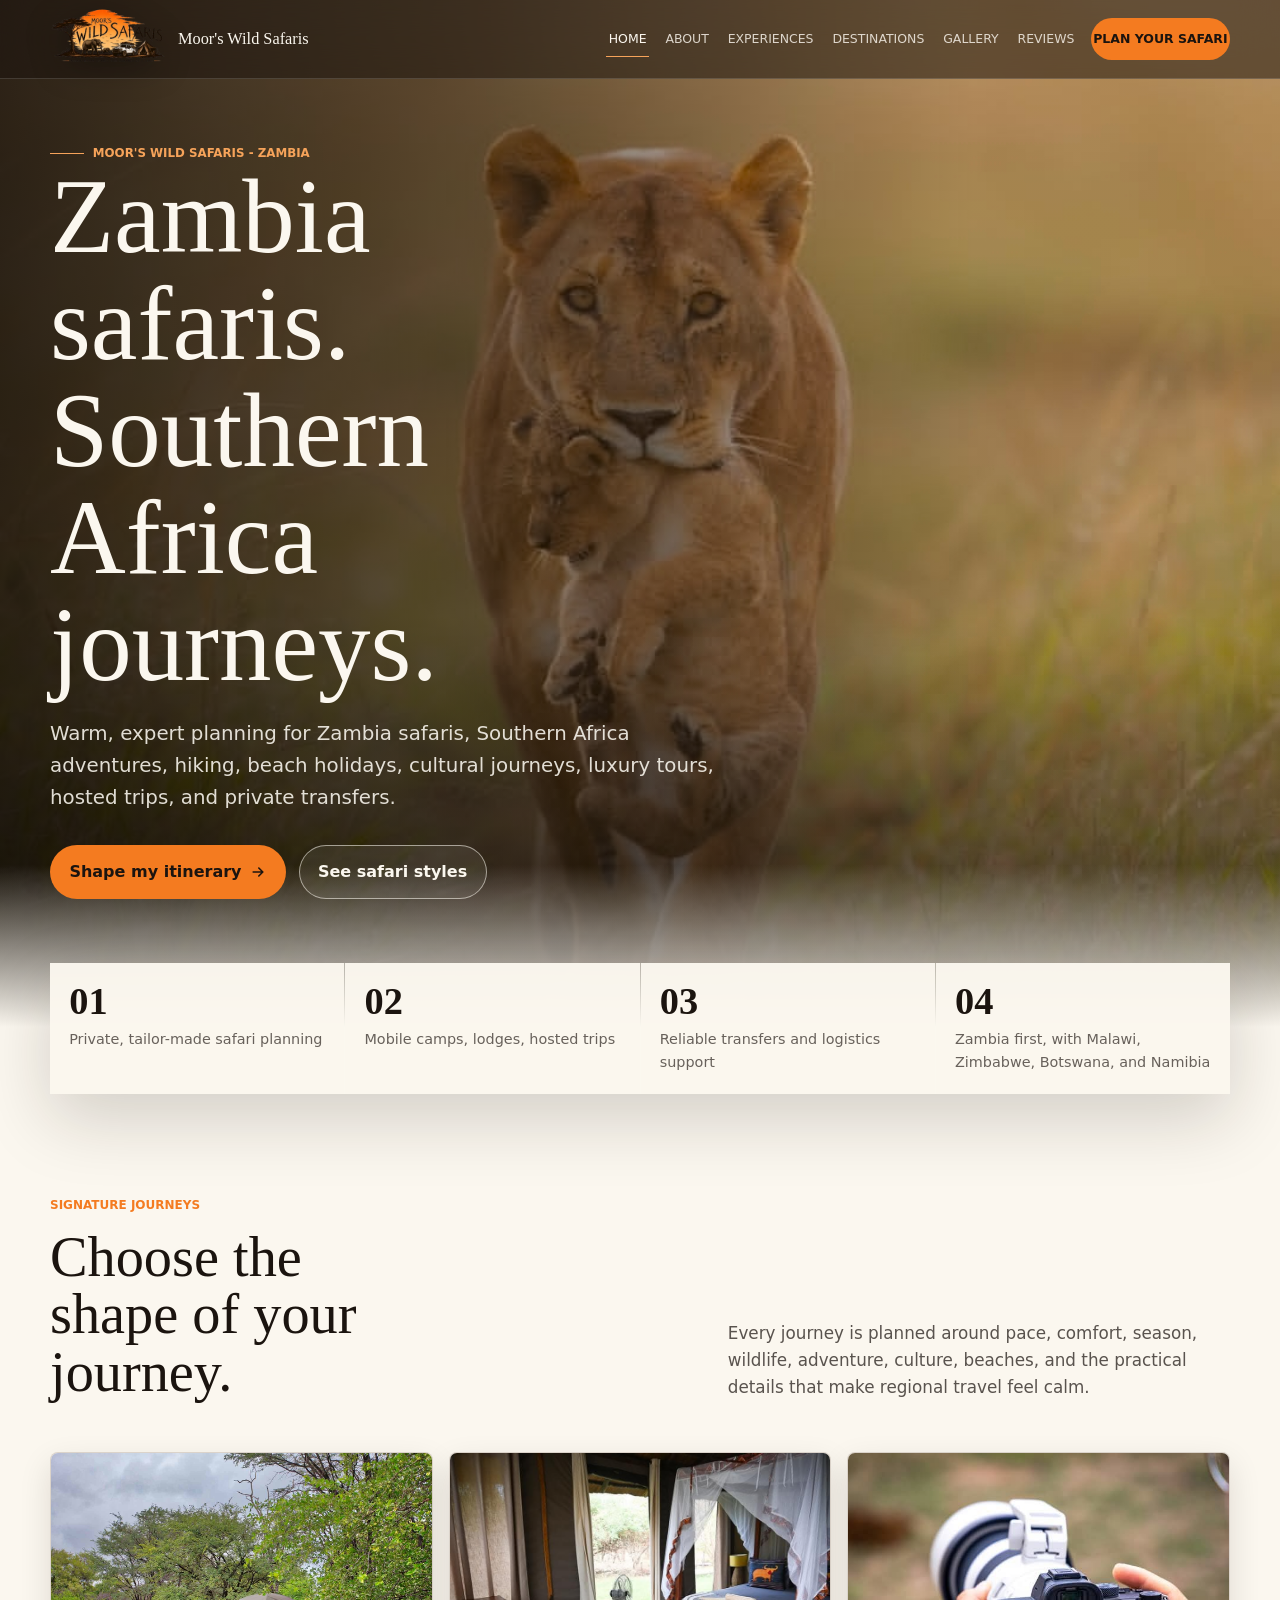
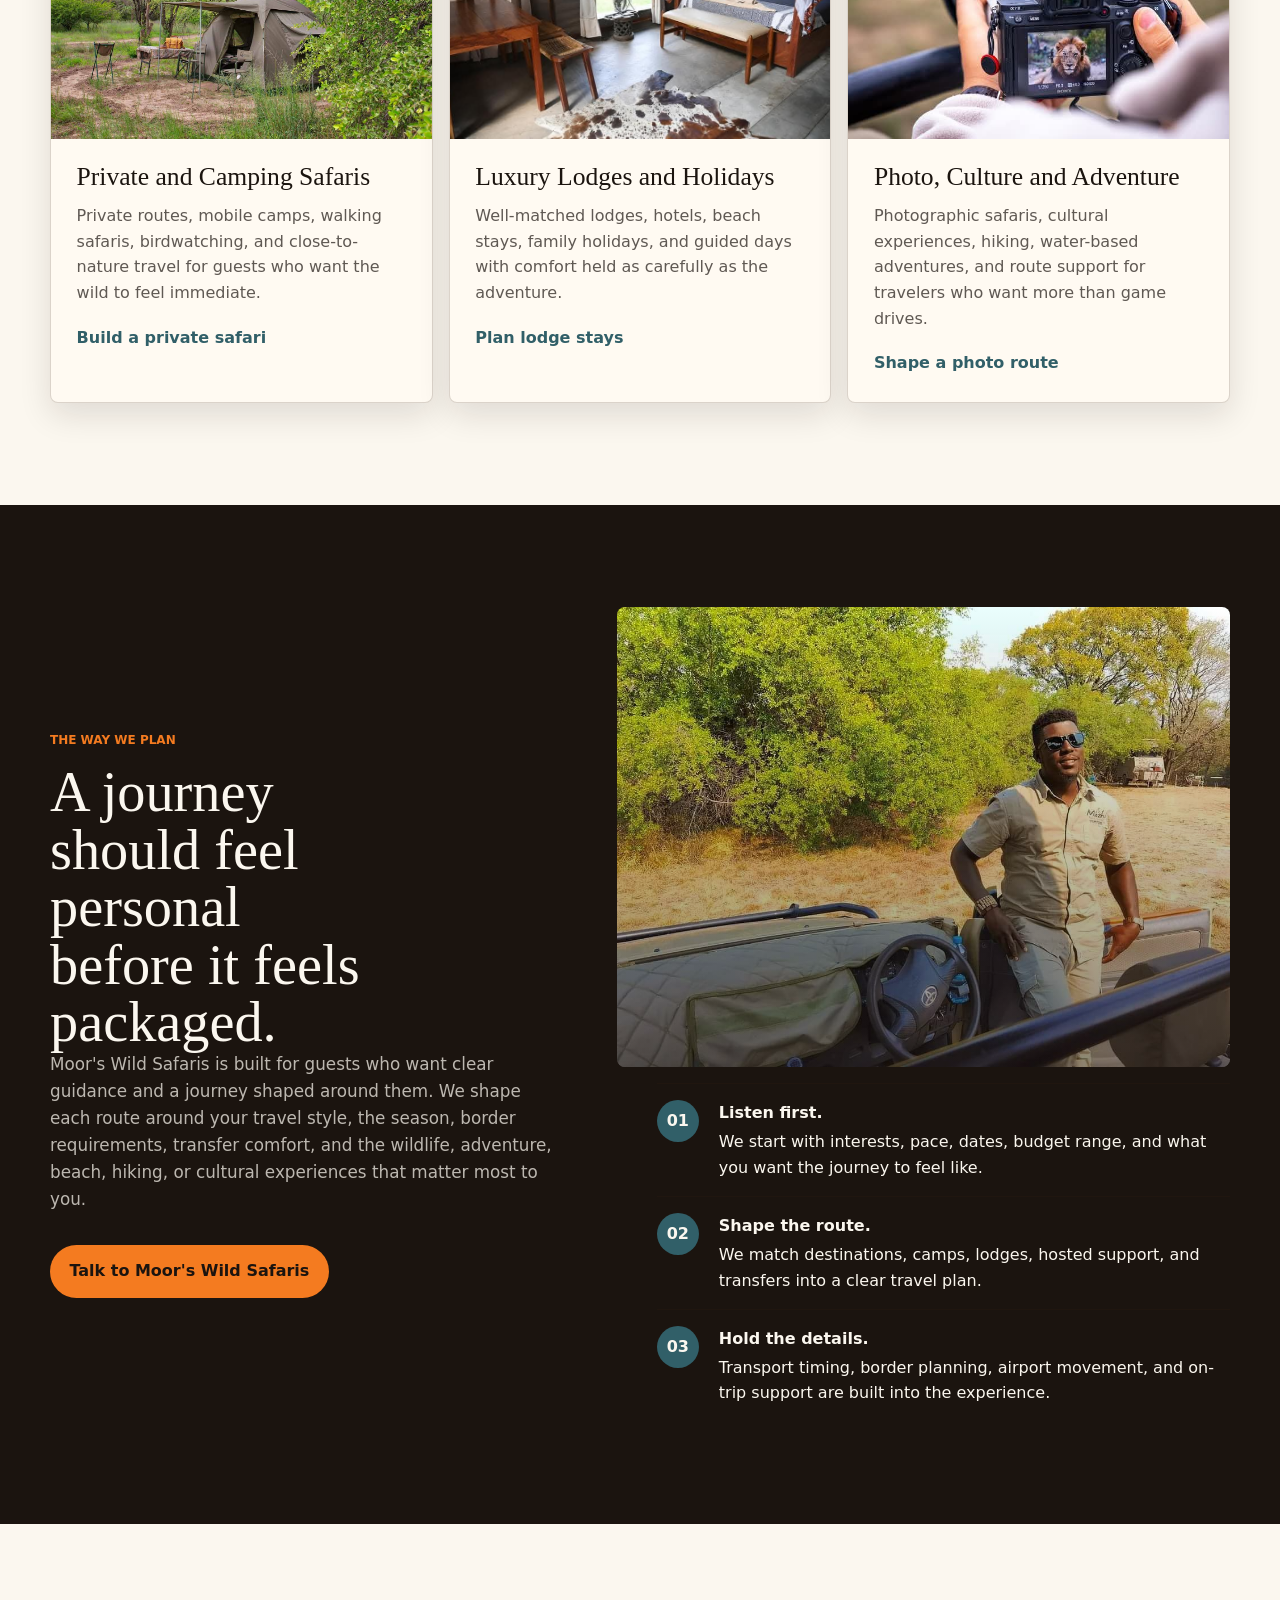
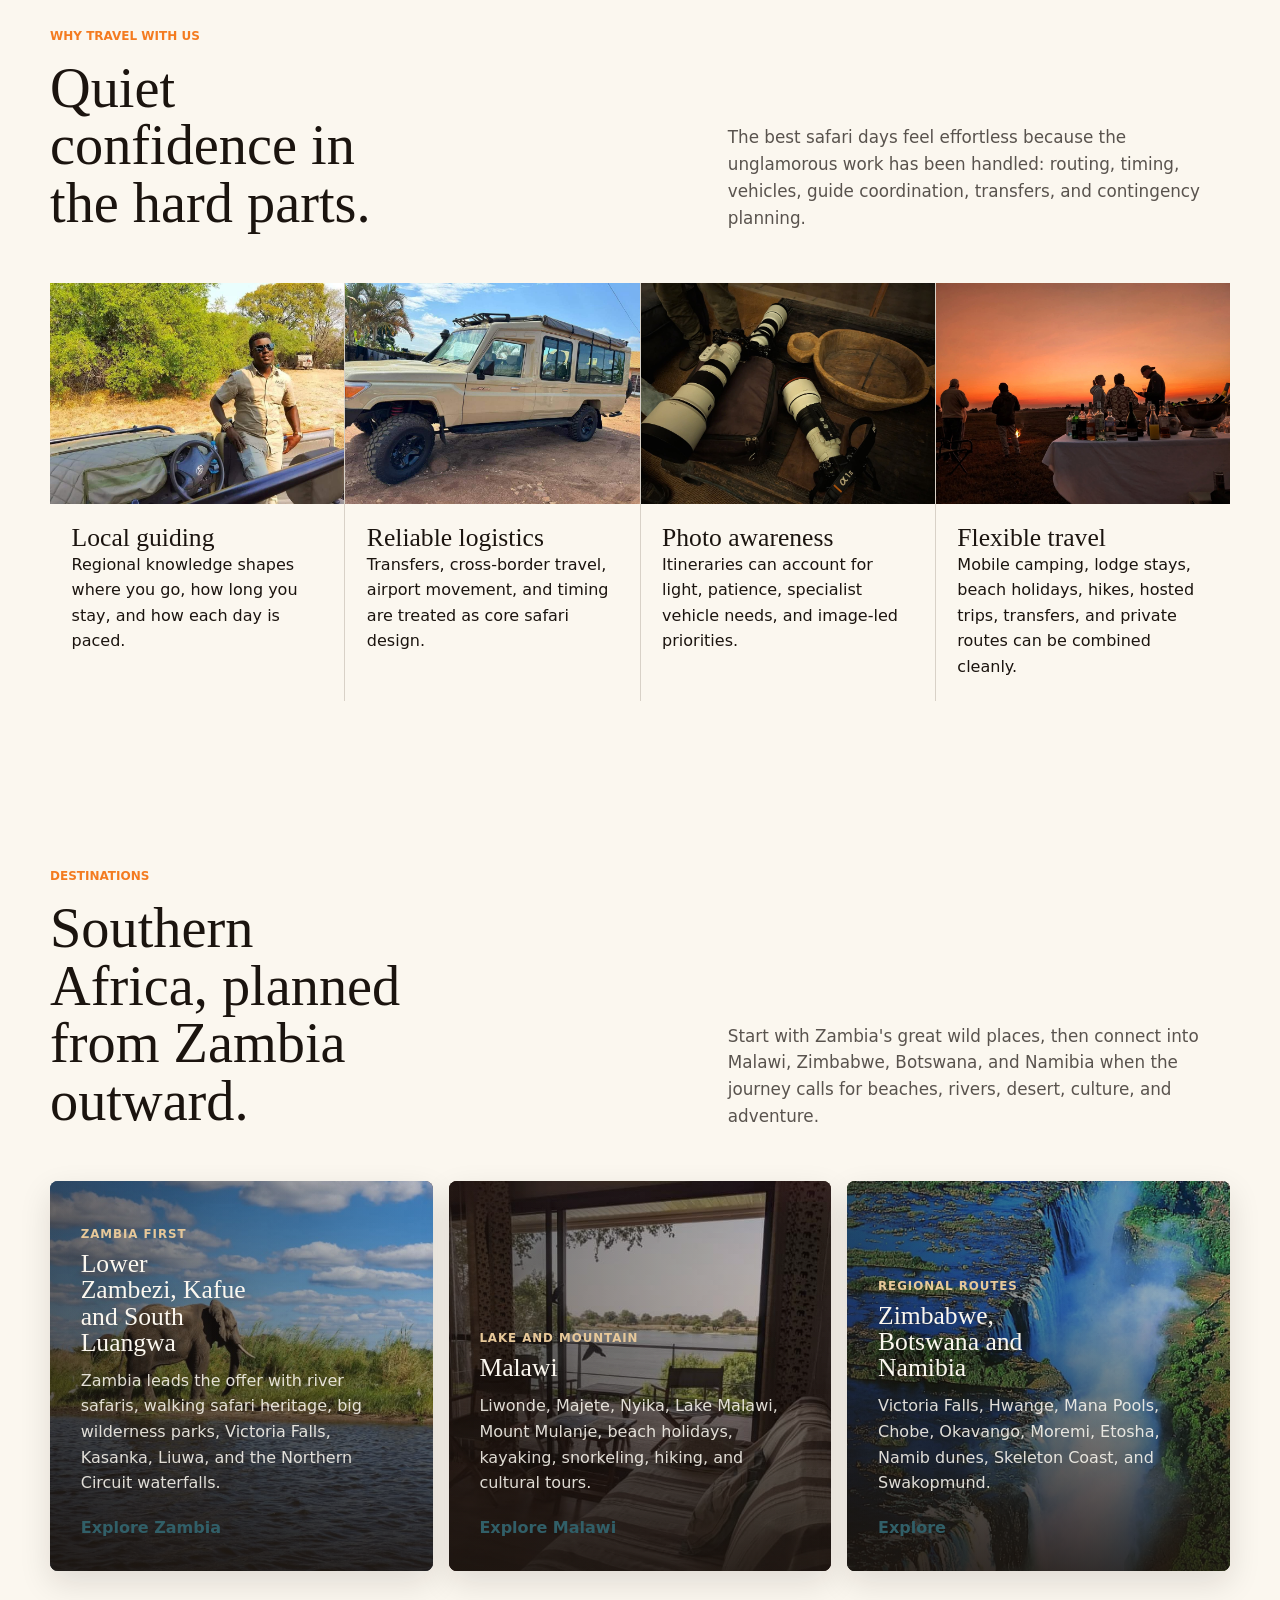
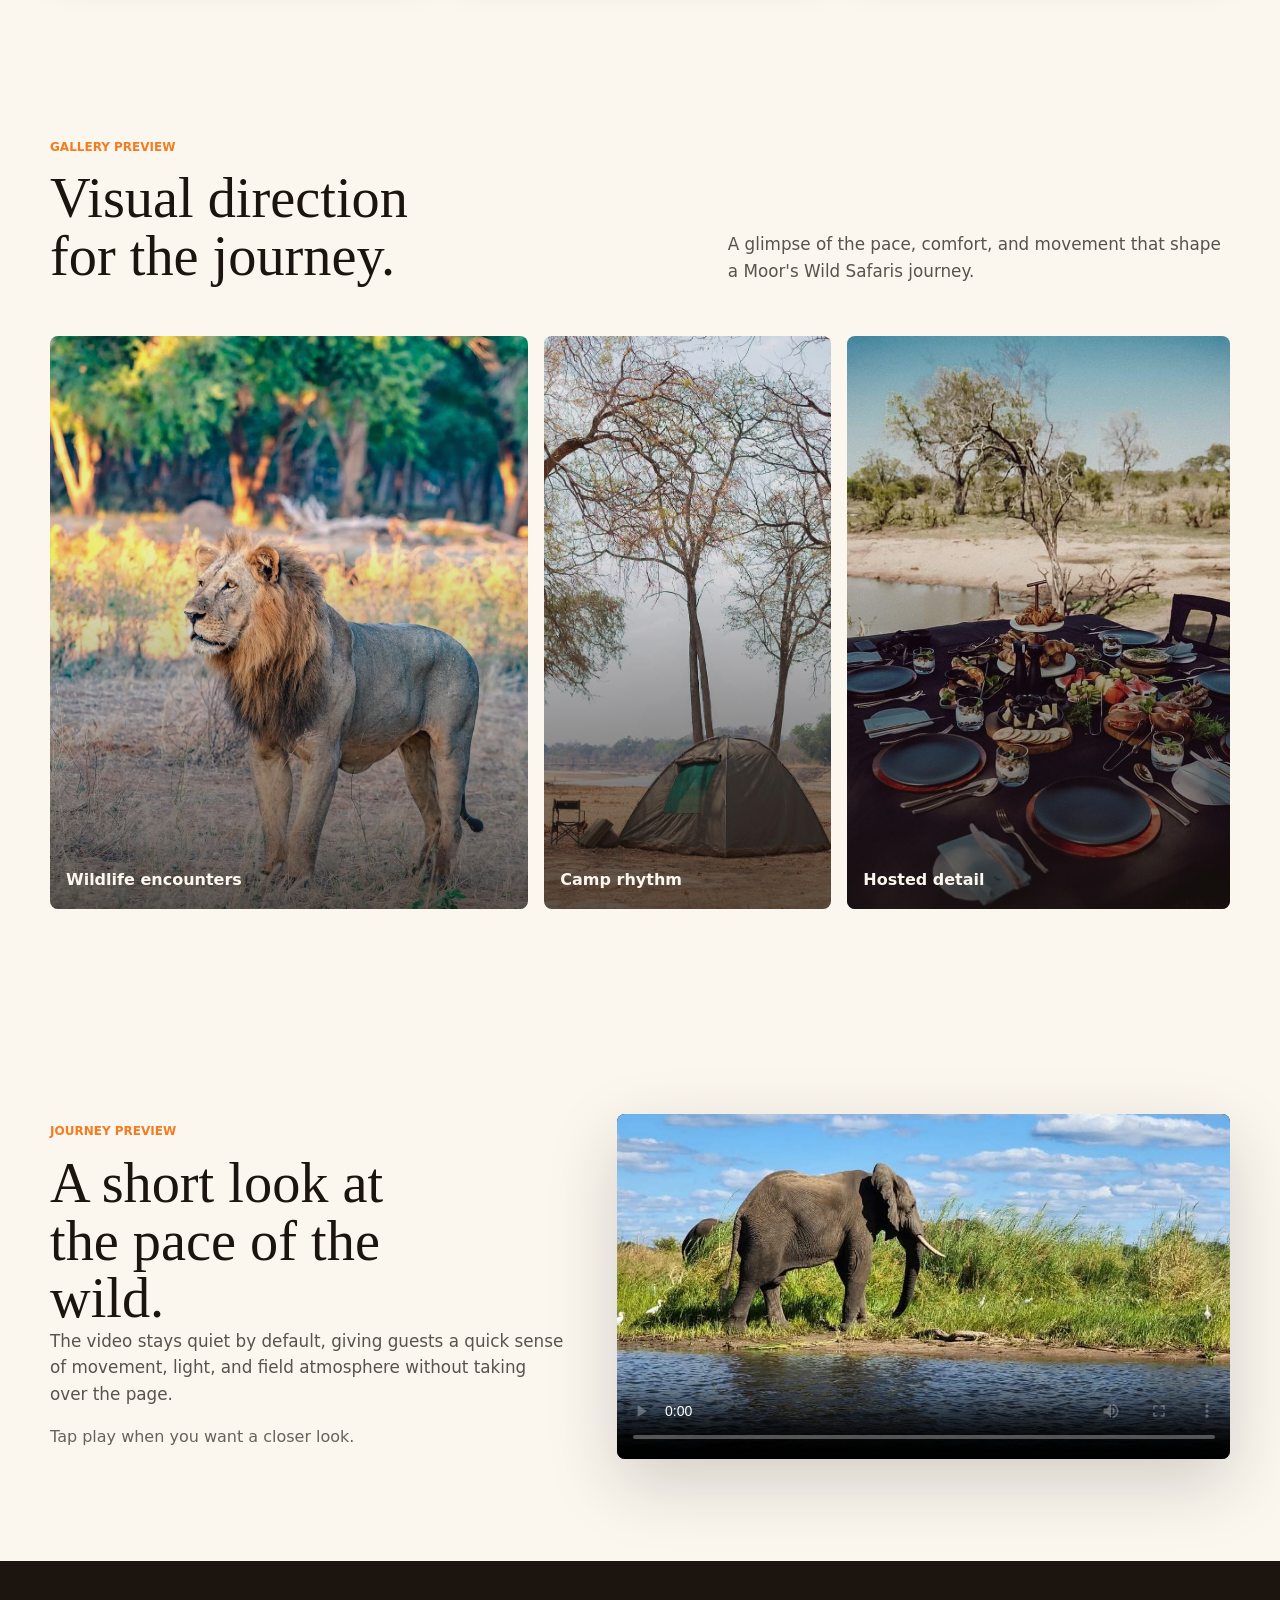
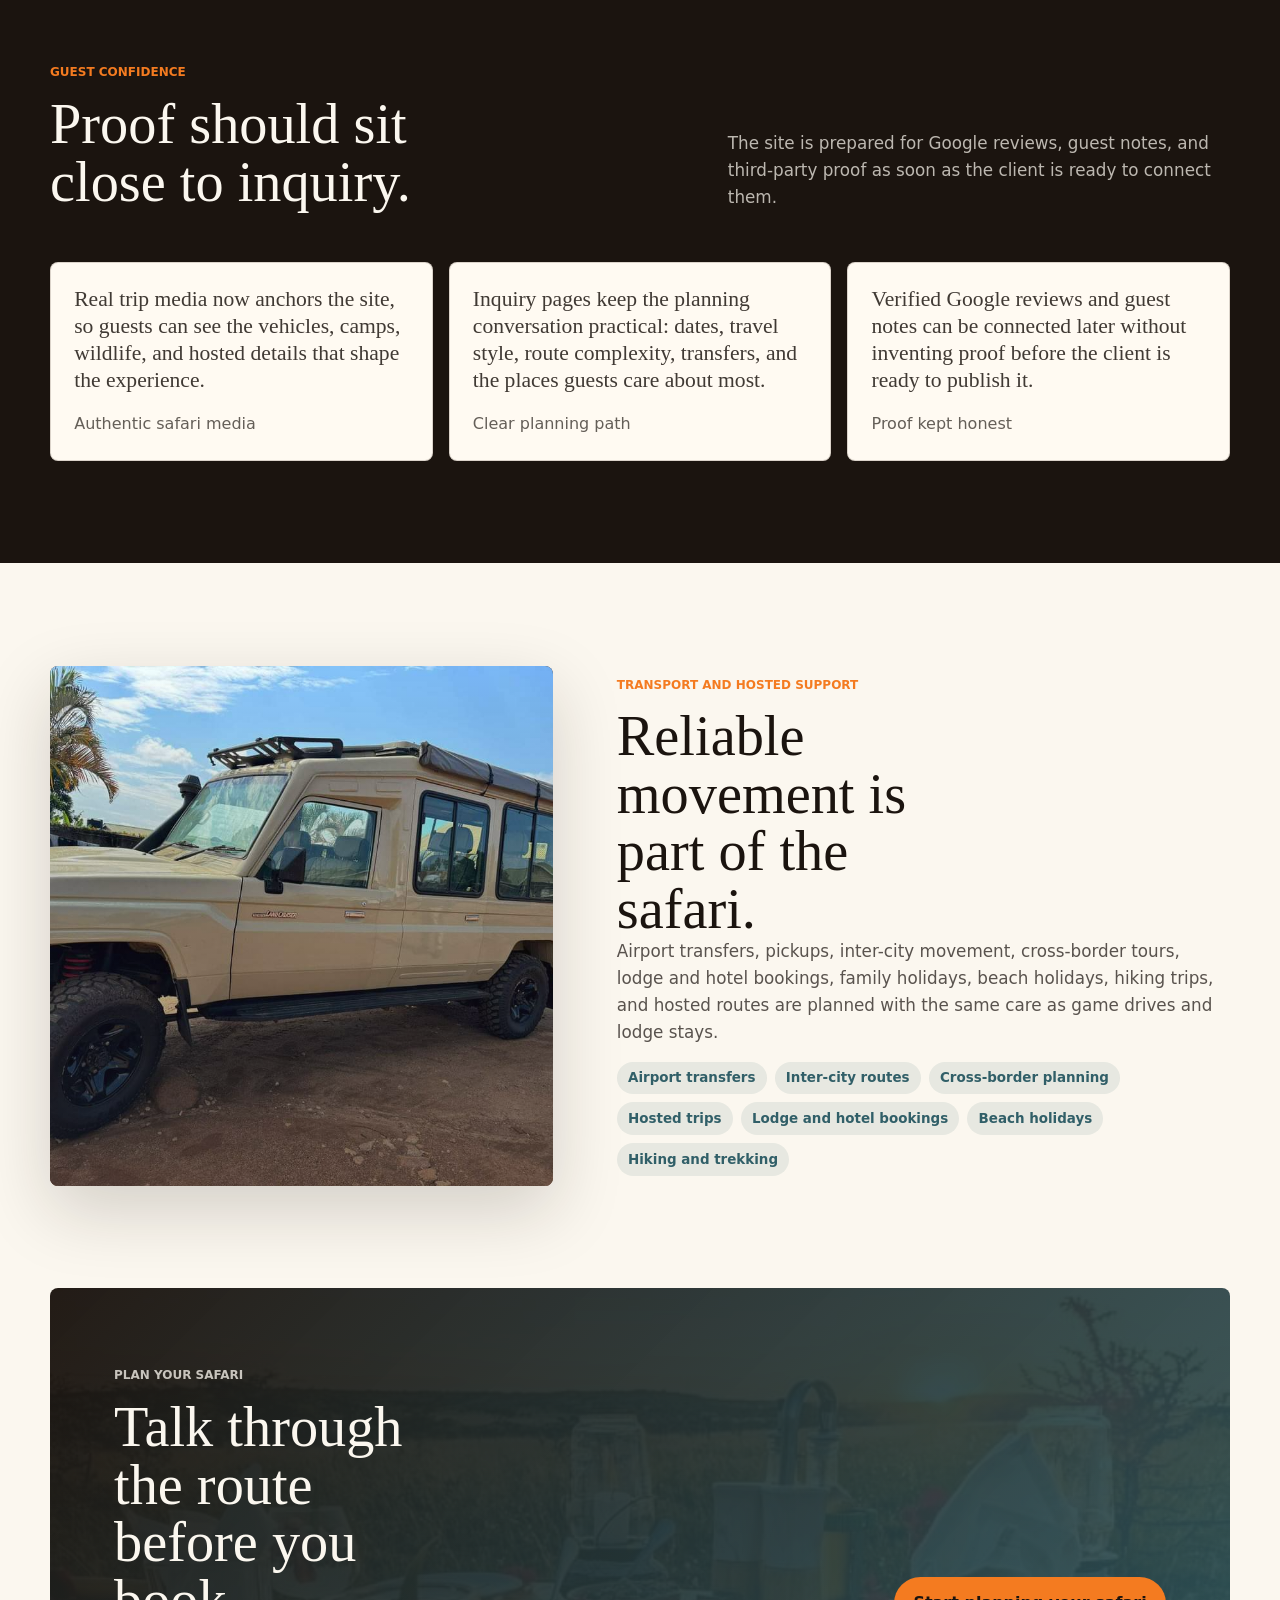
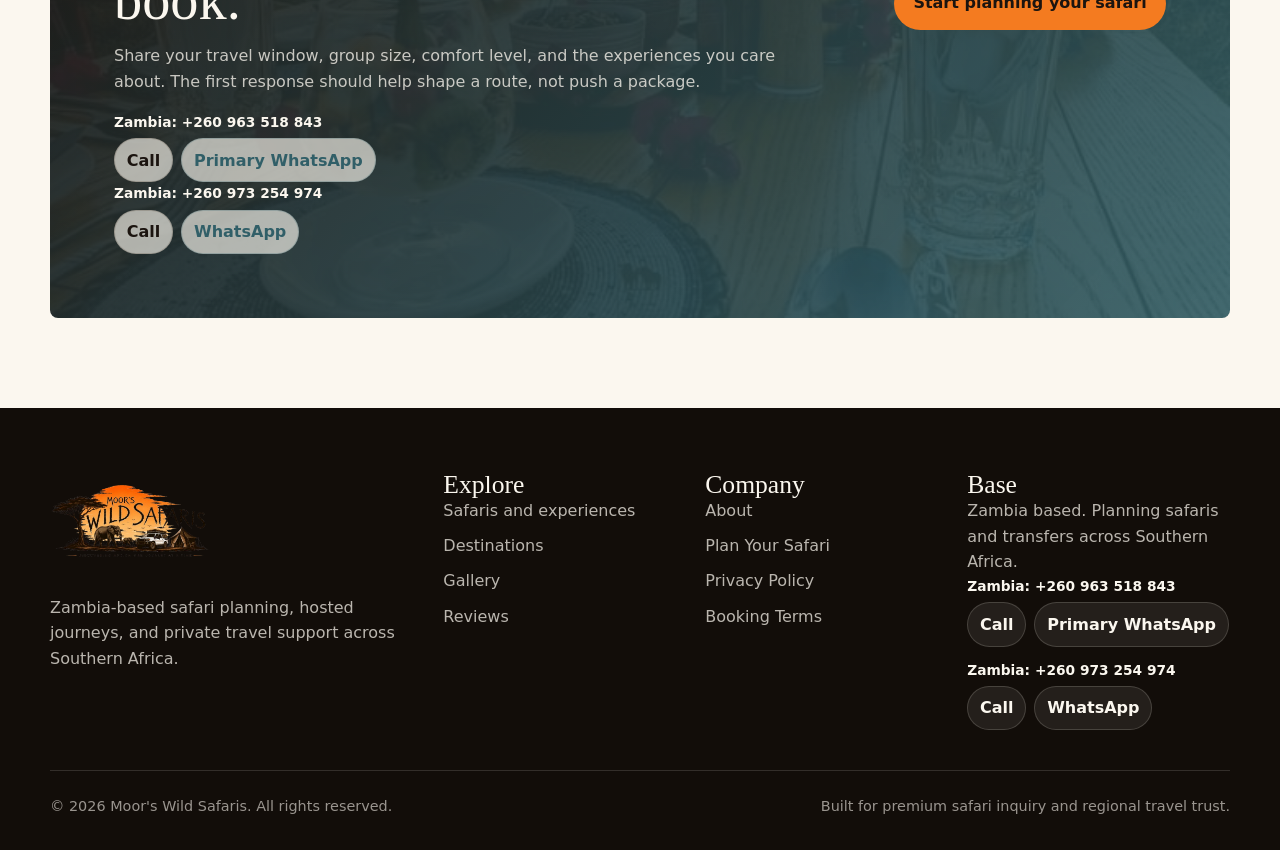
==== commit e9937591: "Integrate client safari media and contact updates" ====
--- a/index.html
+++ b/index.html
@@ -9,7 +9,7 @@
     <meta property="og:title" content="Moor's Wild Safaris">
     <meta property="og:description" content="Warm, expert safari planning across Zambia and Southern Africa.">
     <meta property="og:type" content="website">
-    <meta property="og:image" content="https://moorswildsafaris.com/assets/images/zambia-safari-golden-hour-hero.png">
+    <meta property="og:image" content="https://moorswildsafaris.com/assets/images/moorsimg/1001575809.jpg">
     <link rel="icon" href="assets/logos/moors-wild-safaris-logo-transparent.png">
     <link rel="stylesheet" href="assets/css/styles.css">
     <script type="application/ld+json">
@@ -21,7 +21,8 @@
         "areaServed": ["Zambia", "Malawi", "Zimbabwe", "Botswana", "Namibia", "Southern Africa"],
         "url": "https://moorswildsafaris.com/",
         "logo": "https://moorswildsafaris.com/assets/logos/moors-wild-safaris-logo-transparent.png",
-        "email": "info@moorswildsafaris.com"
+        "email": "info@moorswildsafaris.com",
+        "telephone": ["+260963518843", "+260973254974"]
       }
     </script>
   </head>
@@ -56,10 +57,10 @@
           <p class="lead">Warm, expert planning for Zambia safaris, Southern Africa adventures, hiking, beach holidays, cultural journeys, luxury tours, hosted trips, and private transfers.</p>
           <div class="button-row">
             <a class="btn btn-primary" href="contact.html">
-              Plan Your Safari
+              Shape my itinerary
               <svg class="icon-arrow" viewBox="0 0 20 20" aria-hidden="true"><path d="M4 10h11m-4-5 5 5-5 5" fill="none" stroke="currentColor" stroke-width="2" stroke-linecap="round" stroke-linejoin="round"/></svg>
             </a>
-            <a class="btn btn-secondary" href="experiences.html">Explore Experiences</a>
+            <a class="btn btn-secondary" href="experiences.html">See safari styles</a>
           </div>
         </div>
       </section>
@@ -94,32 +95,32 @@
         <div class="grid-3">
           <article class="card">
             <div class="card-media">
-              <img src="assets/images/mobile-safari-camp-golden-hour.png" alt="Canvas mobile safari camp at golden hour">
+              <img src="assets/images/moorsimg2/1001426301.jpg" loading="lazy" decoding="async" alt="Canvas safari tent set for a private camping safari">
             </div>
             <div class="card-body">
               <h3>Private and Camping Safaris</h3>
               <p>Private routes, mobile camps, walking safaris, birdwatching, and close-to-nature travel for guests who want the wild to feel immediate.</p>
-              <a class="card-link" href="experiences.html#mobile-safaris">View private safaris</a>
+              <a class="card-link" href="experiences.html#mobile-safaris">Build a private safari</a>
             </div>
           </article>
           <article class="card">
             <div class="card-media">
-              <img src="assets/images/lodge-safari-river-deck.png" alt="Safari lodge deck overlooking a river plain">
+              <img src="assets/images/moorsimg2/1000772362.jpg" loading="lazy" decoding="async" alt="Comfortable safari lodge room prepared for guests">
             </div>
             <div class="card-body">
               <h3>Luxury Lodges and Holidays</h3>
               <p>Well-matched lodges, hotels, beach stays, family holidays, and guided days with comfort held as carefully as the adventure.</p>
-              <a class="card-link" href="experiences.html#lodge-safaris">View luxury stays</a>
+              <a class="card-link" href="experiences.html#lodge-safaris">Plan lodge stays</a>
             </div>
           </article>
           <article class="card">
             <div class="card-media">
-              <img src="assets/images/photographic-safari-vehicle-camera.png" alt="Camera set up in a safari vehicle at sunrise">
+              <img src="assets/images/moorsimg3/FB_IMG_1740993110798.jpg" loading="lazy" decoding="async" alt="Camera screen focused on a safari sighting">
             </div>
             <div class="card-body">
               <h3>Photo, Culture and Adventure</h3>
               <p>Photographic safaris, cultural experiences, hiking, water-based adventures, and route support for travelers who want more than game drives.</p>
-              <a class="card-link" href="experiences.html#photographic-safaris">View photo and adventure trips</a>
+              <a class="card-link" href="experiences.html#photographic-safaris">Shape a photo route</a>
             </div>
           </article>
         </div>
@@ -130,31 +131,36 @@
           <div>
             <p class="kicker">The way we plan</p>
             <h2>A journey should feel personal before it feels packaged.</h2>
-            <p class="intro-copy">Moor's Wild Safaris is built for guests who want guidance, not guesswork. We shape each route around your travel style, the season, border requirements, transfer comfort, and the wildlife, adventure, beach, hiking, or cultural experiences that matter most to you.</p>
+            <p class="intro-copy">Moor's Wild Safaris is built for guests who want clear guidance and a journey shaped around them. We shape each route around your travel style, the season, border requirements, transfer comfort, and the wildlife, adventure, beach, hiking, or cultural experiences that matter most to you.</p>
             <div class="button-row">
-              <a class="btn btn-primary" href="contact.html">Start the conversation</a>
-            </div>
-          </div>
-          <ol class="number-list">
-            <li>
-              <div>
-                <strong>Listen first.</strong>
-                <p>We start with interests, pace, dates, budget range, and what you want the journey to feel like.</p>
-              </div>
-            </li>
-            <li>
-              <div>
-                <strong>Shape the route.</strong>
-                <p>We match destinations, camps, lodges, hosted support, and transfers into a clear travel plan.</p>
-              </div>
-            </li>
-            <li>
-              <div>
-                <strong>Hold the details.</strong>
-                <p>Transport timing, border planning, airport movement, and on-trip support are built into the experience.</p>
-              </div>
-            </li>
-          </ol>
+              <a class="btn btn-primary" href="contact.html">Talk to Moor's Wild Safaris</a>
+            </div>
+          </div>
+          <div>
+            <div class="image-panel planning-panel">
+              <img src="assets/images/moorsimg3/FB_IMG_1699541427306.jpg" loading="lazy" decoding="async" alt="Moor's Wild Safaris guide beside a safari vehicle">
+            </div>
+            <ol class="number-list">
+              <li>
+                <div>
+                  <strong>Listen first.</strong>
+                  <p>We start with interests, pace, dates, budget range, and what you want the journey to feel like.</p>
+                </div>
+              </li>
+              <li>
+                <div>
+                  <strong>Shape the route.</strong>
+                  <p>We match destinations, camps, lodges, hosted support, and transfers into a clear travel plan.</p>
+                </div>
+              </li>
+              <li>
+                <div>
+                  <strong>Hold the details.</strong>
+                  <p>Transport timing, border planning, airport movement, and on-trip support are built into the experience.</p>
+                </div>
+              </li>
+            </ol>
+          </div>
         </div>
       </section>
 
@@ -168,24 +174,20 @@
         </div>
         <div class="feature-list">
           <article>
-            <svg viewBox="0 0 32 32" aria-hidden="true"><path d="M16 4 26 28l-10-5-10 5L16 4Z" fill="none" stroke="currentColor" stroke-width="2" stroke-linejoin="round"/></svg>
-            <h3>Local guiding</h3>
-            <p>Regional knowledge shapes where you go, how long you stay, and how each day is paced.</p>
+            <div class="feature-media"><img src="assets/images/moorsimg3/FB_IMG_1699541427306.jpg" loading="lazy" decoding="async" alt="Guide and safari vehicle ready for a hosted journey"></div>
+            <div class="feature-body"><h3>Local guiding</h3><p>Regional knowledge shapes where you go, how long you stay, and how each day is paced.</p></div>
           </article>
           <article>
-            <svg viewBox="0 0 32 32" aria-hidden="true"><path d="M5 19h22l-2 6H7l-2-6Zm4 0 3-7h8l3 7M10 25v3m12-3v3" fill="none" stroke="currentColor" stroke-width="2" stroke-linecap="round" stroke-linejoin="round"/></svg>
-            <h3>Reliable logistics</h3>
-            <p>Transfers, cross-border travel, airport movement, and timing are treated as core safari design.</p>
+            <div class="feature-media"><img src="assets/images/moorsimg3/FB_IMG_1731176225802.jpg" loading="lazy" decoding="async" alt="Safari vehicle prepared for road transfers"></div>
+            <div class="feature-body"><h3>Reliable logistics</h3><p>Transfers, cross-border travel, airport movement, and timing are treated as core safari design.</p></div>
           </article>
           <article>
-            <svg viewBox="0 0 32 32" aria-hidden="true"><path d="M9 11h4l2-3h4l2 3h2a4 4 0 0 1 4 4v7a4 4 0 0 1-4 4H9a4 4 0 0 1-4-4v-7a4 4 0 0 1 4-4Zm7 12a5 5 0 1 0 0-10 5 5 0 0 0 0 10Z" fill="none" stroke="currentColor" stroke-width="2"/></svg>
-            <h3>Photo awareness</h3>
-            <p>Itineraries can account for light, patience, specialist vehicle needs, and image-led priorities.</p>
+            <div class="feature-media"><img src="assets/images/moorsimg2/1001548830.jpg" loading="lazy" decoding="async" alt="Camera lenses and safari photography equipment"></div>
+            <div class="feature-body"><h3>Photo awareness</h3><p>Itineraries can account for light, patience, specialist vehicle needs, and image-led priorities.</p></div>
           </article>
           <article>
-            <svg viewBox="0 0 32 32" aria-hidden="true"><path d="M5 17c5-9 17-9 22 0-5 9-17 9-22 0Zm11 5a5 5 0 1 0 0-10 5 5 0 0 0 0 10Z" fill="none" stroke="currentColor" stroke-width="2"/></svg>
-            <h3>Flexible travel</h3>
-            <p>Mobile camping, lodge stays, beach holidays, hikes, hosted trips, transfers, and private routes can be combined cleanly.</p>
+            <div class="feature-media"><img src="assets/images/moorsimg2/1001548831.jpg" loading="lazy" decoding="async" alt="Safari dining table set at sunset"></div>
+            <div class="feature-body"><h3>Flexible travel</h3><p>Mobile camping, lodge stays, beach holidays, hikes, hosted trips, transfers, and private routes can be combined cleanly.</p></div>
           </article>
         </div>
       </section>
@@ -200,34 +202,31 @@
         </div>
         <div class="destination-card-grid">
           <article class="destination-card">
-            <img src="https://upload.wikimedia.org/wikipedia/commons/thumb/e/e1/Lower_Zambezi%2C_Zambia_%282518067857%29.jpg/1200px-Lower_Zambezi%2C_Zambia_%282518067857%29.jpg" data-fallback="assets/images/zambia-safari-golden-hour-hero.png" loading="lazy" decoding="async" alt="Elephants in Lower Zambezi National Park, Zambia">
+            <img src="assets/images/moorsimg3/FB_IMG_1738240071468.jpg" loading="lazy" decoding="async" alt="Elephant moving through river country on a Zambia safari route">
             <div class="destination-card-body">
               <span>Zambia first</span>
               <h3>Lower Zambezi, Kafue and South Luangwa</h3>
               <p>Zambia leads the offer with river safaris, walking safari heritage, big wilderness parks, Victoria Falls, Kasanka, Liuwa, and the Northern Circuit waterfalls.</p>
               <a class="card-link" href="destinations.html#zambia">Explore Zambia</a>
             </div>
-            <a class="image-credit" href="https://commons.wikimedia.org/wiki/File:Lower_Zambezi,_Zambia_(2518067857).jpg" target="_blank" rel="noopener">Wikimedia</a>
           </article>
           <article class="destination-card">
-            <img src="https://upload.wikimedia.org/wikipedia/commons/thumb/2/2d/Lake_malawi_national_park.jpg/1200px-Lake_malawi_national_park.jpg" data-fallback="assets/images/lodge-safari-river-deck.png" loading="lazy" decoding="async" alt="Lake Malawi National Park beach and island scenery">
+            <img src="assets/images/moorsimg3/FB_IMG_1725782875998.jpg" loading="lazy" decoding="async" alt="Waterside lodge view for lake and river extensions">
             <div class="destination-card-body">
               <span>Lake and mountain</span>
               <h3>Malawi</h3>
               <p>Liwonde, Majete, Nyika, Lake Malawi, Mount Mulanje, beach holidays, kayaking, snorkeling, hiking, and cultural tours.</p>
               <a class="card-link" href="destinations.html#malawi">Explore Malawi</a>
             </div>
-            <a class="image-credit" href="https://commons.wikimedia.org/wiki/File:Lake_malawi_national_park.jpg" target="_blank" rel="noopener">Wikimedia</a>
           </article>
           <article class="destination-card">
-            <img src="https://upload.wikimedia.org/wikipedia/commons/thumb/f/ff/Chobe-River_2018.jpg/1200px-Chobe-River_2018.jpg" data-fallback="assets/images/mobile-safari-camp-golden-hour.png" loading="lazy" decoding="async" alt="Chobe River in Botswana for regional Southern Africa safari routes">
+            <img src="assets/images/moorsimg2/1001027988.jpg" loading="lazy" decoding="async" alt="Victoria Falls spray and river scenery for regional Southern Africa routes">
             <div class="destination-card-body">
               <span>Regional routes</span>
               <h3>Zimbabwe, Botswana and Namibia</h3>
               <p>Victoria Falls, Hwange, Mana Pools, Chobe, Okavango, Moremi, Etosha, Namib dunes, Skeleton Coast, and Swakopmund.</p>
               <a class="card-link" href="destinations.html#regional-routes">Explore</a>
             </div>
-            <a class="image-credit" href="https://commons.wikimedia.org/wiki/File:Chobe-River_2018.jpg" target="_blank" rel="noopener">Wikimedia</a>
           </article>
         </div>
       </section>
@@ -242,17 +241,32 @@
         </div>
         <div class="gallery-strip">
           <a href="gallery.html" aria-label="Open gallery">
-            <img src="assets/images/zambia-safari-golden-hour-hero.png" alt="Safari vehicle and elephants at golden hour">
-            <span>Golden-hour game drives</span>
+            <img src="assets/images/moorsimg/1001575837.jpg" loading="lazy" decoding="async" alt="Male lion standing in warm safari light">
+            <span>Wildlife encounters</span>
           </a>
           <a href="gallery.html" aria-label="Open gallery">
-            <img src="assets/images/safari-transfer-cultural-travel.png" alt="Safari vehicle beside cultural travel details">
-            <span>Culture and movement</span>
+            <img src="assets/images/moorsimg2/1001310257.jpg" loading="lazy" decoding="async" alt="Canvas tent pitched beside riverine trees">
+            <span>Camp rhythm</span>
           </a>
           <a href="gallery.html" aria-label="Open gallery">
-            <img src="assets/images/mobile-safari-camp-golden-hour.png" alt="Mobile safari camp in warm light">
-            <span>Camp life</span>
+            <img src="assets/images/moorsimg3/FB_IMG_1732110952665.jpg" loading="lazy" decoding="async" alt="Safari meal table prepared under trees">
+            <span>Hosted detail</span>
           </a>
+        </div>
+      </section>
+
+      <section class="section journey-preview" data-reveal>
+        <div>
+          <p class="kicker">Journey preview</p>
+          <h2>A short look at the pace of the wild.</h2>
+          <p class="intro-copy">The video stays quiet by default, giving guests a quick sense of movement, light, and field atmosphere without taking over the page.</p>
+          <p class="video-note">Tap play when you want a closer look.</p>
+        </div>
+        <div class="video-frame">
+          <video controls preload="metadata" playsinline poster="assets/images/moorsimg3/FB_IMG_1738240071468.jpg">
+            <source src="assets/video/moors-wild-safaris-journey-preview.mp4" type="video/mp4">
+            Your browser does not support the video tag.
+          </video>
         </div>
       </section>
 
@@ -266,25 +280,25 @@
             <p class="intro-copy">The site is prepared for Google reviews, guest notes, and third-party proof as soon as the client is ready to connect them.</p>
           </div>
           <div class="quote-grid">
-            <blockquote class="quote">
-              <p>"The route felt completely personal, and every transfer was handled before we had to ask."</p>
-              <footer>Private safari guest</footer>
-            </blockquote>
-            <blockquote class="quote">
-              <p>"A calm, knowledgeable team makes all the difference when the travel days are remote."</p>
-              <footer>Hosted journey guest</footer>
-            </blockquote>
-            <blockquote class="quote">
-              <p>"The timing for photography was thoughtful. We never felt rushed at the sightings."</p>
-              <footer>Photographic safari guest</footer>
-            </blockquote>
+            <article class="quote">
+              <p>Real trip media now anchors the site, so guests can see the vehicles, camps, wildlife, and hosted details that shape the experience.</p>
+              <footer>Authentic safari media</footer>
+            </article>
+            <article class="quote">
+              <p>Inquiry pages keep the planning conversation practical: dates, travel style, route complexity, transfers, and the places guests care about most.</p>
+              <footer>Clear planning path</footer>
+            </article>
+            <article class="quote">
+              <p>Verified Google reviews and guest notes can be connected later without inventing proof before the client is ready to publish it.</p>
+              <footer>Proof kept honest</footer>
+            </article>
           </div>
         </div>
       </section>
 
       <section class="section split" data-reveal>
         <div class="image-panel">
-          <img src="assets/images/safari-transfer-cultural-travel.png" alt="Reliable safari transfer vehicle prepared for travel">
+          <img src="assets/images/moorsimg3/FB_IMG_1731176225802.jpg" loading="lazy" decoding="async" alt="Safari vehicle prepared for reliable transport and hosted support">
         </div>
         <div>
           <p class="kicker">Transport and hosted support</p>
@@ -305,10 +319,11 @@
       <section class="cta-band" data-reveal>
         <div>
           <p class="kicker">Plan your safari</p>
-          <h2>Tell us where the wild should begin.</h2>
+          <h2>Talk through the route before you book.</h2>
           <p>Share your travel window, group size, comfort level, and the experiences you care about. The first response should help shape a route, not push a package.</p>
-        </div>
-        <a class="btn btn-primary" href="contact.html">Start an inquiry</a>
+          <div class="cta-contact" data-contact-list="cta"></div>
+        </div>
+        <a class="btn btn-primary" href="contact.html">Start planning your safari</a>
       </section>
     </main>
 
@@ -316,7 +331,7 @@
       <div class="footer-grid">
         <div>
           <img class="footer-logo" src="assets/logos/moors-wild-safaris-logo-transparent.png" alt="Moor's Wild Safaris logo">
-          <p>Discovering Africa one journey at a time.</p>
+          <p>Zambia-based safari planning, hosted journeys, and private travel support across Southern Africa.</p>
         </div>
         <div>
           <h3>Explore</h3>
@@ -339,6 +354,7 @@
         <div>
           <h3>Base</h3>
           <p>Zambia based. Planning safaris and transfers across Southern Africa.</p>
+          <div class="footer-contact" data-contact-list="footer"></div>
         </div>
       </div>
       <div class="footer-bottom">
--- a/assets/css/styles.css
+++ b/assets/css/styles.css
@@ -94,7 +94,8 @@
 }
 
 .nav-wrap {
-  width: min(100% - 2rem, var(--max));
+  width: calc(100% - 2rem);
+  max-width: var(--max);
   min-height: 78px;
   margin: 0 auto;
   display: flex;
@@ -188,7 +189,7 @@
   background:
     linear-gradient(90deg, rgba(17, 12, 8, 0.86) 0%, rgba(17, 12, 8, 0.58) 38%, rgba(17, 12, 8, 0.16) 76%),
     linear-gradient(0deg, rgba(17, 12, 8, 0.84) 0%, rgba(17, 12, 8, 0) 40%),
-    url("../images/zambia-safari-golden-hour-hero.png") center / cover no-repeat;
+    url("../images/moorsimg/1001575809.jpg") 54% center / cover no-repeat;
 }
 
 .hero::after {
@@ -203,7 +204,8 @@
 .hero-content {
   position: relative;
   z-index: 1;
-  width: min(100% - 2rem, var(--max));
+  width: calc(100% - 2rem);
+  max-width: var(--max);
   margin: 0 auto;
   padding: 8.5rem 0 8rem;
 }
@@ -330,7 +332,8 @@
   display: grid;
   grid-template-columns: repeat(4, minmax(0, 1fr));
   gap: 1px;
-  width: min(100% - 2rem, var(--max));
+  width: calc(100% - 2rem);
+  max-width: var(--max);
   margin: -4rem auto 0;
   position: relative;
   z-index: 5;
@@ -359,7 +362,8 @@
 }
 
 .section {
-  width: min(100% - 2rem, var(--max));
+  width: calc(100% - 2rem);
+  max-width: var(--max);
   margin: 0 auto;
   padding: clamp(4.5rem, 8vw, 8rem) 0;
 }
@@ -477,6 +481,12 @@
   position: absolute;
   inset: 0;
   background: linear-gradient(0deg, rgba(27, 20, 15, 0.5), rgba(27, 20, 15, 0));
+}
+
+.planning-panel {
+  min-height: 280px;
+  margin-bottom: 1rem;
+  box-shadow: none;
 }
 
 .number-list {
@@ -549,15 +559,25 @@
 
 .feature-list article {
   min-height: 220px;
+  padding: 0;
+  background: var(--canvas);
+  overflow: hidden;
+}
+
+.feature-media {
+  aspect-ratio: 4 / 3;
+  overflow: hidden;
+  background: var(--canvas-2);
+}
+
+.feature-media img {
+  width: 100%;
+  height: 100%;
+  object-fit: cover;
+}
+
+.feature-body {
   padding: 1.35rem;
-  background: var(--canvas);
-}
-
-.feature-list svg {
-  width: 34px;
-  height: 34px;
-  color: var(--sun);
-  margin-bottom: 1.2rem;
 }
 
 .destinations {
@@ -801,6 +821,10 @@
   min-height: 300px;
 }
 
+.gallery-strip a:nth-child(4) {
+  min-height: 340px;
+}
+
 .gallery-strip img,
 .gallery-card img {
   width: 100%;
@@ -830,6 +854,33 @@
   background: linear-gradient(0deg, rgba(27, 20, 15, 0.7), rgba(27, 20, 15, 0.08) 62%);
 }
 
+.journey-preview {
+  display: grid;
+  grid-template-columns: minmax(0, 0.84fr) minmax(0, 1fr);
+  gap: clamp(1.5rem, 4vw, 4rem);
+  align-items: center;
+}
+
+.video-frame {
+  position: relative;
+  overflow: hidden;
+  border-radius: var(--radius);
+  background: var(--ink);
+  box-shadow: var(--shadow);
+}
+
+.video-frame video {
+  display: block;
+  width: 100%;
+  aspect-ratio: 16 / 9;
+  object-fit: cover;
+}
+
+.video-note {
+  margin-top: 1rem;
+  color: rgba(27, 20, 15, 0.66);
+}
+
 .quote-grid {
   display: grid;
   grid-template-columns: repeat(3, minmax(0, 1fr));
@@ -870,12 +921,13 @@
 }
 
 .cta-band {
-  width: min(100% - 2rem, var(--max));
+  width: calc(100% - 2rem);
+  max-width: var(--max);
   margin: 0 auto clamp(4rem, 7vw, 7rem);
   padding: clamp(2rem, 5vw, 4rem);
   background:
     linear-gradient(135deg, rgba(27, 20, 15, 0.96), rgba(49, 95, 104, 0.9)),
-    url("../images/mobile-safari-camp-golden-hour.png") center / cover;
+    url("../images/moorsimg3/FB_IMG_1732504932266.jpg") center / cover;
   color: var(--canvas);
   border-radius: var(--radius);
   display: grid;
@@ -893,18 +945,30 @@
 .page-hero {
   padding: 10rem 0 5rem;
   background:
-    linear-gradient(90deg, rgba(27, 20, 15, 0.9), rgba(27, 20, 15, 0.58)),
-    url("../images/zambia-safari-golden-hour-hero.png") center / cover;
+    linear-gradient(90deg, rgba(27, 20, 15, 0.96), rgba(27, 20, 15, 0.72)),
+    url("../images/moorsimg3/FB_IMG_1722877491290.jpg") center / cover;
   color: var(--canvas);
 }
 
 .page-hero-inner {
-  width: min(100% - 2rem, var(--max));
+  width: calc(100% - 2rem);
+  max-width: var(--max);
   margin: 0 auto;
 }
 
 .page-hero h1 {
   max-width: 12ch;
+  color: var(--canvas);
+  text-shadow: 0 2px 22px rgba(0, 0, 0, 0.42);
+}
+
+.page-hero .lead {
+  color: rgba(251, 247, 239, 0.92);
+}
+
+.page-hero [data-reveal] {
+  opacity: 1;
+  transform: none;
 }
 
 .breadcrumbs {
@@ -1197,6 +1261,50 @@
   font-weight: 800;
 }
 
+.contact-list {
+  display: grid;
+  gap: 0.85rem;
+  margin-top: 0.8rem;
+}
+
+.contact-number {
+  display: grid;
+  gap: 0.35rem;
+}
+
+.contact-number strong {
+  color: inherit;
+  font-size: 0.86rem;
+}
+
+.contact-number-actions {
+  display: flex;
+  flex-wrap: wrap;
+  gap: 0.5rem;
+}
+
+.contact-number-actions a {
+  display: inline-flex;
+  align-items: center;
+  min-height: 38px;
+  padding: 0.52rem 0.74rem;
+  border-radius: 999px;
+  border: 1px solid var(--line);
+  background: rgba(251, 247, 239, 0.66);
+  color: var(--ink);
+  font-weight: 800;
+  text-decoration: none;
+}
+
+.contact-number-actions a.whatsapp-link {
+  border-color: rgba(49, 95, 104, 0.24);
+  color: var(--river);
+}
+
+.cta-contact {
+  margin-top: 1rem;
+}
+
 .site-footer {
   background: #120d09;
   color: var(--canvas);
@@ -1204,7 +1312,8 @@
 }
 
 .footer-grid {
-  width: min(100% - 2rem, var(--max));
+  width: calc(100% - 2rem);
+  max-width: var(--max);
   margin: 0 auto;
   display: grid;
   grid-template-columns: 1.1fr 0.7fr 0.7fr 0.8fr;
@@ -1230,8 +1339,20 @@
   gap: 0.6rem;
 }
 
+.footer-contact {
+  display: grid;
+  gap: 0.75rem;
+}
+
+.site-footer .contact-number-actions a {
+  background: rgba(251, 247, 239, 0.08);
+  border-color: rgba(251, 247, 239, 0.16);
+  color: var(--canvas);
+}
+
 .footer-bottom {
-  width: min(100% - 2rem, var(--max));
+  width: calc(100% - 2rem);
+  max-width: var(--max);
   margin: 2.5rem auto 0;
   padding-top: 1.5rem;
   border-top: 1px solid rgba(251, 247, 239, 0.14);
@@ -1300,6 +1421,7 @@
   .split,
   .story-grid,
   .service-detail,
+  .journey-preview,
   .contact-grid,
   .cta-band {
     grid-template-columns: 1fr;
@@ -1328,8 +1450,35 @@
     padding-bottom: 6rem;
   }
 
+  .hero .lead {
+    max-width: 22rem;
+    font-size: 1rem;
+    line-height: 1.55;
+  }
+
+  .page-hero h1 {
+    max-width: 10ch;
+    font-size: clamp(2.75rem, 13vw, 3.65rem);
+  }
+
+  .page-hero .lead {
+    max-width: 20.5rem;
+  }
+
   .lead {
     color: rgba(251, 247, 239, 0.94);
+  }
+
+  .hero .button-row {
+    display: grid;
+    grid-template-columns: 1fr;
+    width: min(100%, 22.5rem);
+    max-width: 100%;
+  }
+
+  .hero .btn {
+    min-width: 0;
+    width: 100%;
   }
 
   .hero-proof,
@@ -1345,6 +1494,7 @@
   .gallery-grid,
   .field-grid,
   .checkbox-grid,
+  .contact-number-actions,
   .footer-grid {
     grid-template-columns: 1fr;
   }
@@ -1389,6 +1539,15 @@
   .gallery-card,
   .gallery-card:nth-child(3n + 1) {
     min-height: 300px;
+  }
+
+  .video-frame video {
+    aspect-ratio: 9 / 12;
+  }
+
+  .contact-number-actions a {
+    justify-content: center;
+    width: 100%;
   }
 
   .footer-bottom {
